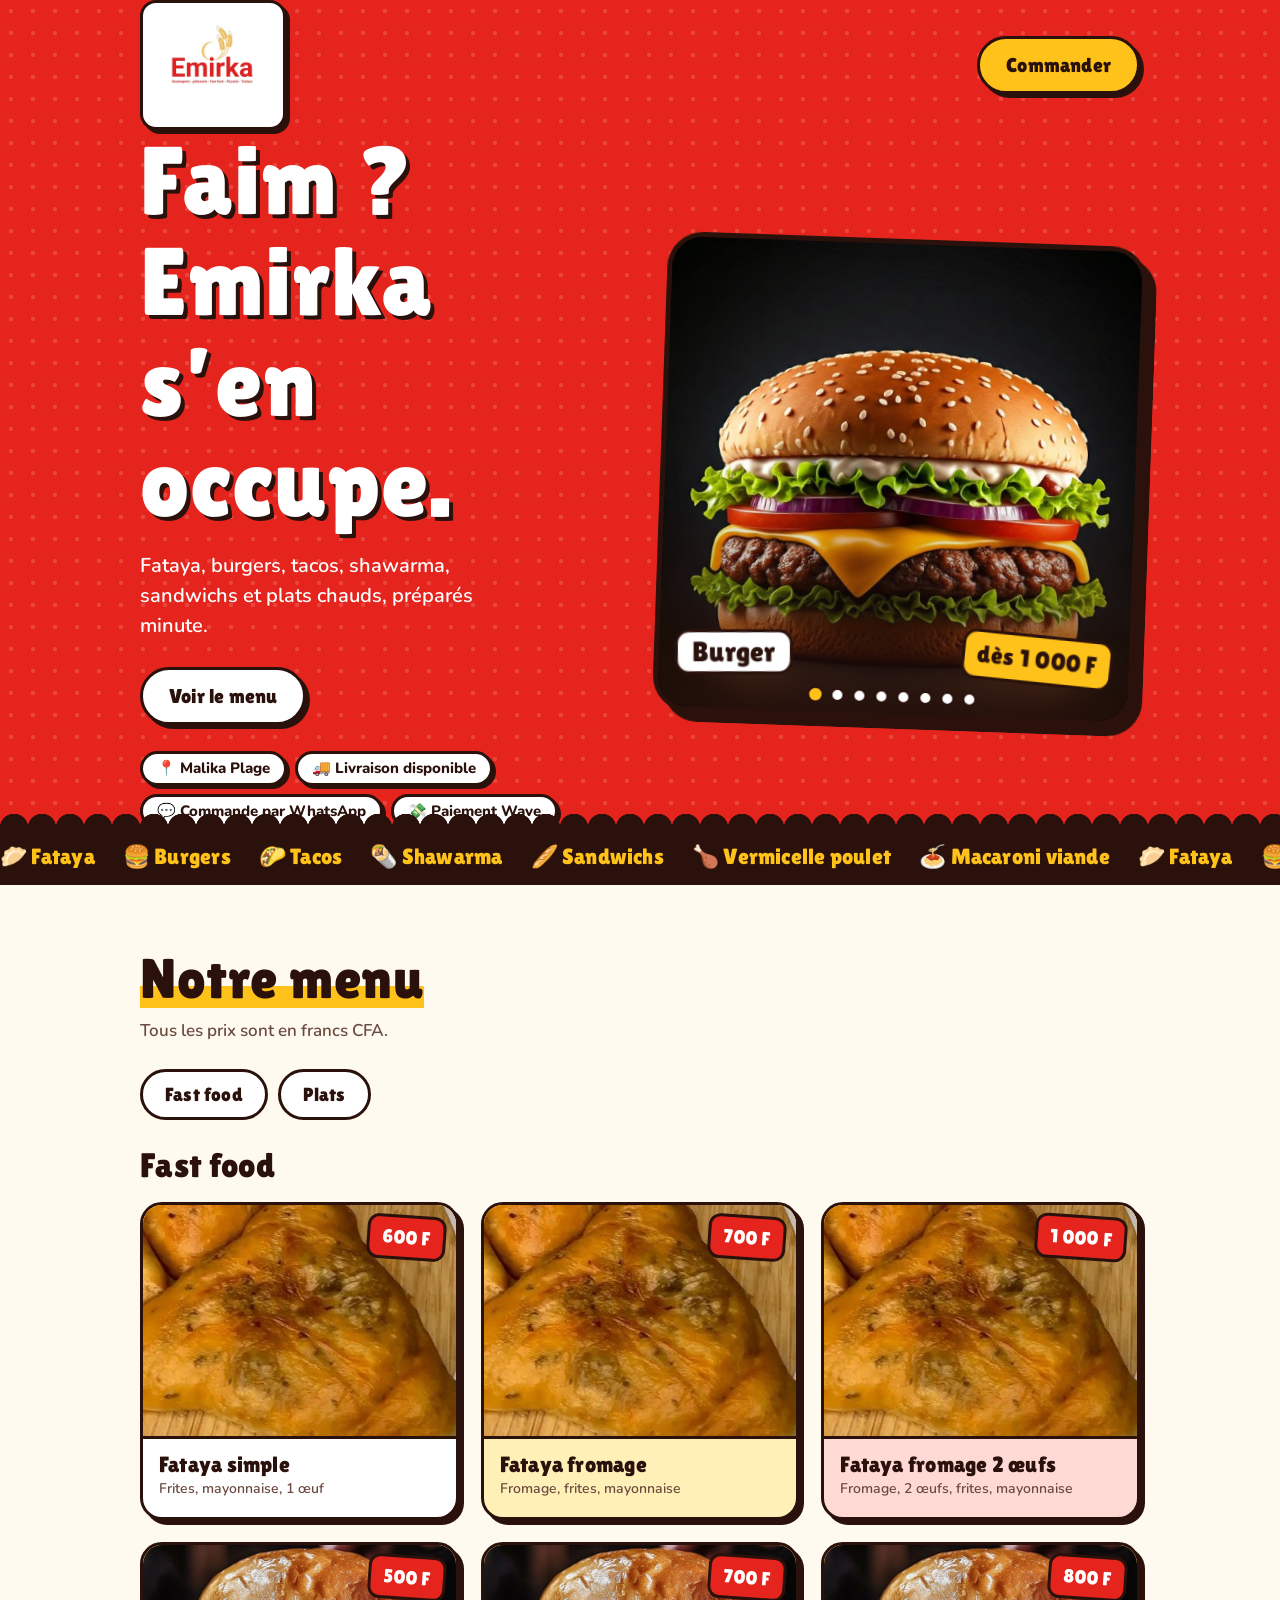
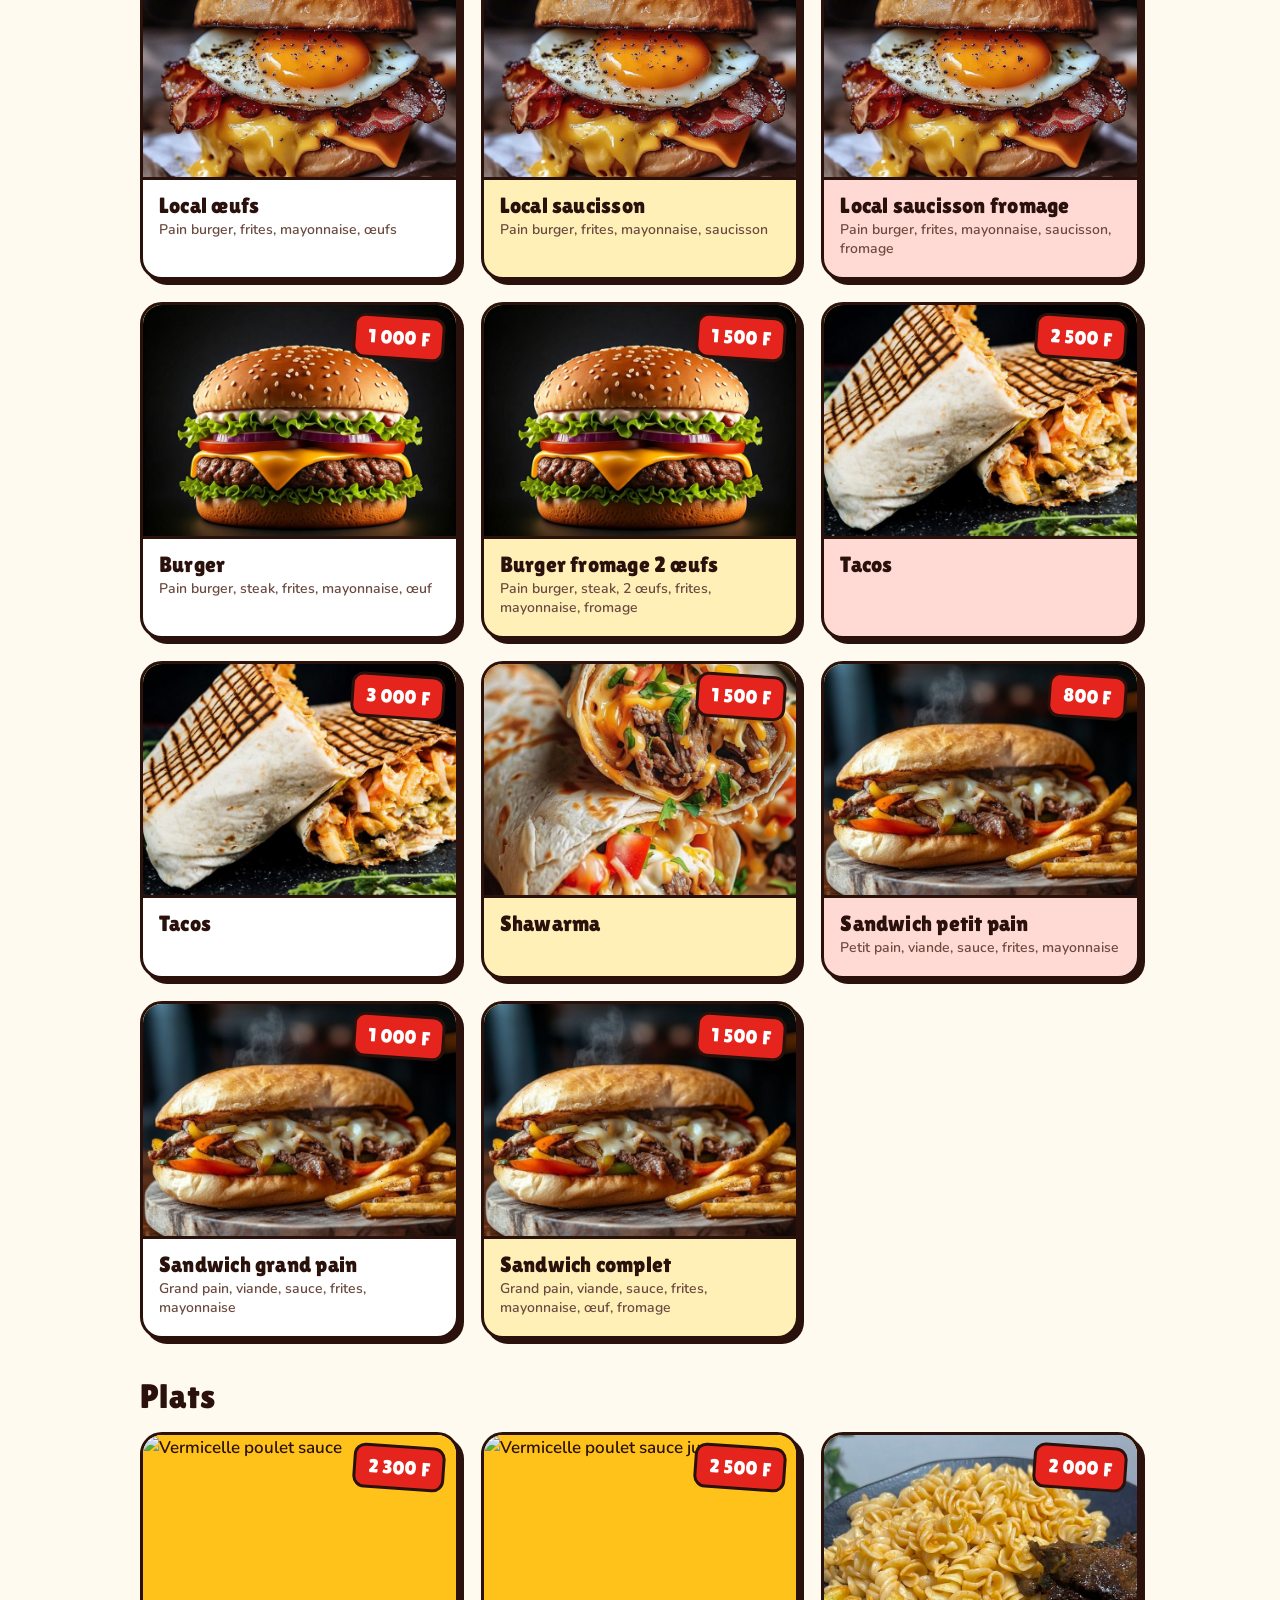
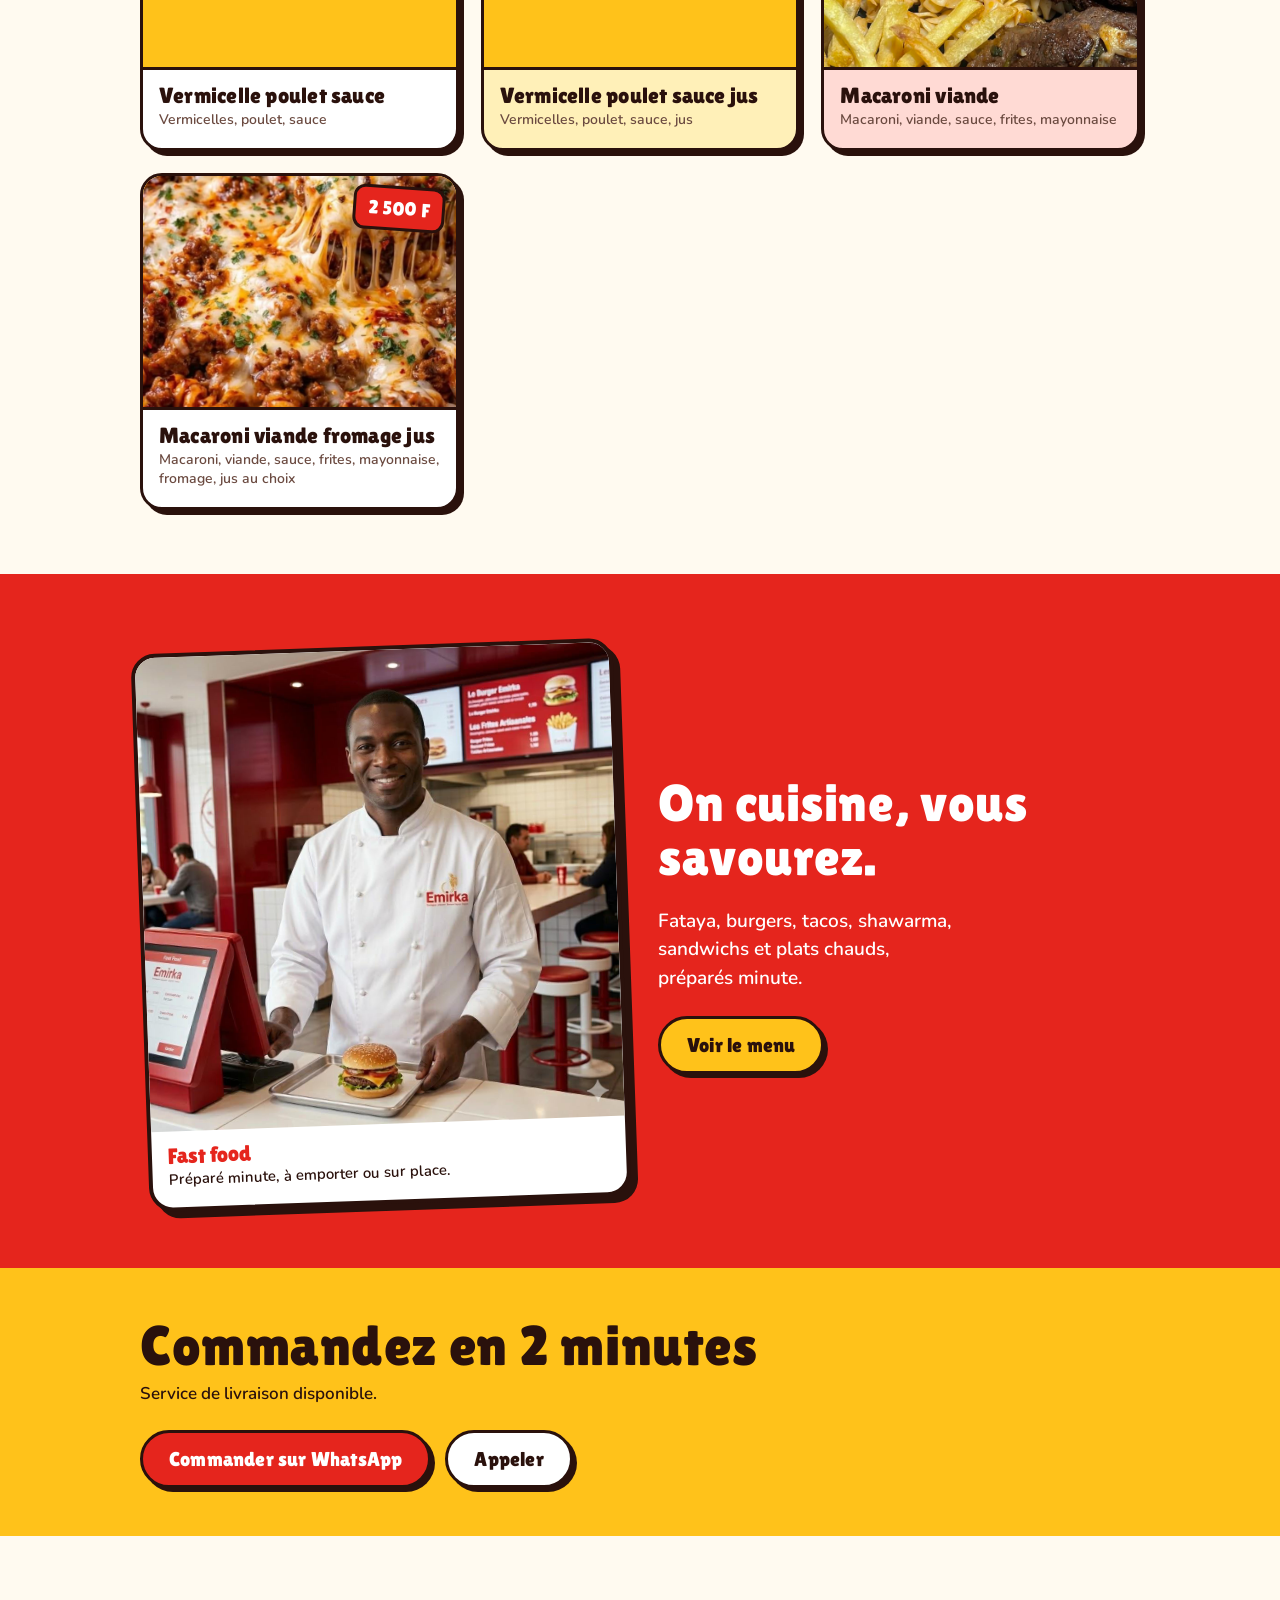
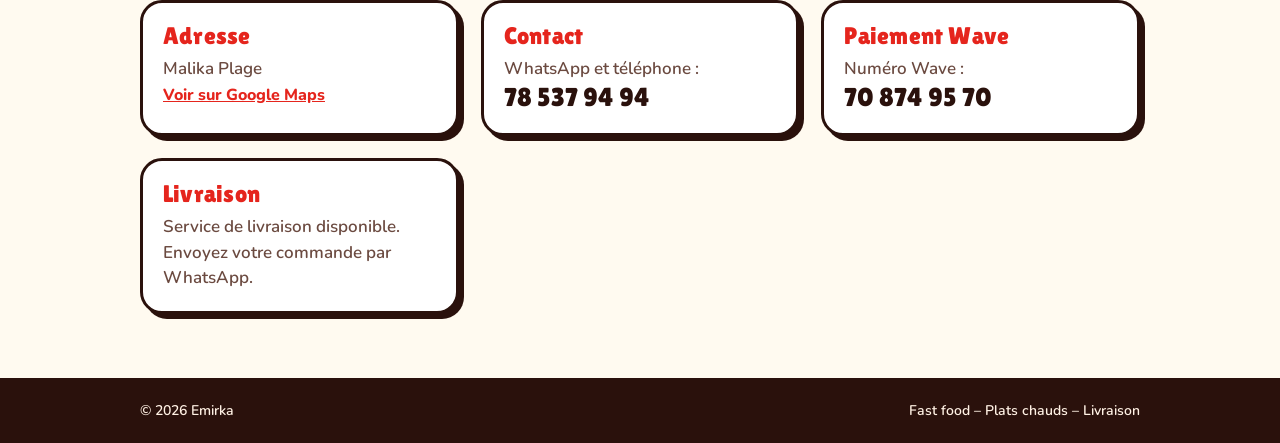
==== index.html @ 4f8decb9 "Fix HTML encoding issues in index.html" ====
<!DOCTYPE html>
<html lang="fr">
<head>
<meta charset="utf-8">
<meta name="viewport" content="width=device-width, initial-scale=1, viewport-fit=cover">
<title>Emirka – Fast food, plats chauds et livraison</title>
<link rel="preconnect" href="https://fonts.googleapis.com">
<link rel="preconnect" href="https://fonts.gstatic.com" crossorigin>
<link href="https://fonts.googleapis.com/css2?family=Lilita+One&family=Nunito:wght@600;800&display=swap" rel="stylesheet">
<link rel="stylesheet" href="style.css">
</head>
<body>
<header class="hero">
  <div class="wrap top">
    <a class="brand" href="#" aria-label="Emirka, accueil"><img src="emirka-logo.jpeg" alt="Emirka" width="640" height="461"></a>
    <a class="btn" href="#commander">Commander</a>
  </div>
  <div class="wrap hero-in">
    <div>
      <h1>Faim ? Emirka s’en occupe.</h1>
      <p>Fataya, burgers, tacos, shawarma, sandwichs et plats chauds, préparés minute.</p>
      <div class="cta"><a class="btn white" href="#menu">Voir le menu</a></div>
     <ul class="chips"><li>📍 Malika Plage</li><li>🚚 Livraison disponible</li><li>💬 Commande par WhatsApp</li><li>💸 Paiement Wave</li></ul>
    </div>
    <div class="stage" role="group" aria-label="Nos plats">
      <figure class="slide on"><img src="Burger-emirka.jpg" alt="Burger au fromage"><figcaption class="cap"><span class="nm">Burger</span><span class="pr">dès 1 000 F</span></figcaption></figure>
      <figure class="slide"><img src="shawarma-emirka.jpg" alt="Shawarma"><figcaption class="cap"><span class="nm">Shawarma</span><span class="pr">1 500 F</span></figcaption></figure>
      <figure class="slide"><img src="Fataya-emirka.jpg" alt="Fataya"><figcaption class="cap"><span class="nm">Fataya</span><span class="pr">dès 600 F</span></figcaption></figure>
      <figure class="slide"><img src="Tacos-emirka.jpg" alt="Tacos grillé"><figcaption class="cap"><span class="nm">Tacos</span><span class="pr">dès 2 500 F</span></figcaption></figure>
      <figure class="slide"><img src="Macaronie-emirka.jpg" alt="Macaroni gratiné"><figcaption class="cap"><span class="nm">Macaroni viande fromage</span><span class="pr">2 500 F</span></figcaption></figure>
      <figure class="slide"><img src="Vermicelle-emirka.jpeg" alt="Poulet rôti sur vermicelles"><figcaption class="cap"><span class="nm">Poulet vermicelles</span><span class="pr">dès 2 300 F</span></figcaption></figure>
      <figure class="slide"><img src="local-emirka.jpg" alt="Local aux œufs"><figcaption class="cap"><span class="nm">Local</span><span class="pr">dès 500 F</span></figcaption></figure>
      <figure class="slide"><img src="Sandwich-emirka.jpg" alt="Sandwich viande fromage"><figcaption class="cap"><span class="nm">Sandwich</span><span class="pr">dès 800 F</span></figcaption></figure>
      <div class="dots" id="dots"></div>
    </div>
  </div>
</header>

<div class="marq" aria-hidden="true"><div>
  <span>🥟 Fataya</span><span>🍔 Burgers</span><span>🌮 Tacos</span><span>🌯 Shawarma</span><span>🥖 Sandwichs</span><span>🍗 Vermicelle poulet</span><span>🍝 Macaroni viande</span>
  <span>🥟 Fataya</span><span>🍔 Burgers</span><span>🌮 Tacos</span><span>🌯 Shawarma</span><span>🥖 Sandwichs</span><span>🍗 Vermicelle poulet</span><span>🍝 Macaroni viande</span>
</div></div>

<section id="menu"><div class="wrap">
  <h2>Notre menu</h2>
  <p class="sub">Tous les prix sont en francs CFA.</p>
  <nav class="tabs" id="tabs" aria-label="Catégories"></nav>
  <div id="grid"></div>
</div></section>

<section class="show"><div class="wrap">
  <figure><img src="emirka-photo.jpeg" alt="Un cuisinier en veste Emirka présente un burger au comptoir" loading="lazy"><figcaption><b>Fast food</b>Préparé minute, à emporter ou sur place.</figcaption></figure>
  <div class="show-tx"><h2>On cuisine, vous savourez.</h2><p>Fataya, burgers, tacos, shawarma, sandwichs et plats chauds, préparés minute.</p><a class="btn" href="#menu">Voir le menu</a></div>
</div></section>

<div class="order" id="commander"><div class="wrap" style="padding-top:48px;padding-bottom:48px">
  <div><h2>Commandez en 2 minutes</h2><p>Service de livraison disponible.</p></div>
  <div class="cta"><a class="btn red" href="https://wa.me/221785379494?text=Bonjour%20Emirka%2C%20je%20voudrais%20commander">Commander sur WhatsApp</a><a class="btn white" href="tel:+221785379494">Appeler</a></div>
</div></div>

<section id="infos"><div class="wrap info">
  <div><h3>Adresse</h3><p>Malika Plage<br><a href="https://www.google.com/maps/search/?api=1&query=Malika+Plage+Dakar" target="_blank" rel="noopener" style="font:800 16px Nunito,sans-serif;color:var(--red);text-decoration:underline">Voir sur Google Maps</a></p></div>
  <div><h3>Contact</h3><p>WhatsApp et téléphone :<br><a href="tel:+221785379494">78 537 94 94</a></p></div>
  <div><h3>Paiement Wave</h3><p>Numéro Wave :<br><a href="tel:+221708749570">70 874 95 70</a></p></div>
  <div><h3>Livraison</h3><p>Service de livraison disponible. Envoyez votre commande par WhatsApp.</p></div>
</div></section>

<footer><div class="wrap"><span>© 2026 Emirka</span><span>Fast food – Plats chauds – Livraison</span></div></footer>
<script src="script.js"></script>
</body>
</html>
---- style.css ----
:root{
  --bg:#fffaf0; --surface:#fff; --text:#2a110c; --muted:#6b4a40; --bd:#2a110c; --dk:#2a110c;
  --red:#e5251d; --yellow:#ffc21a; --c2:#fff0b8; --c3:#ffdad4;
  box-sizing:border-box; padding-top:env(safe-area-inset-top,0px); padding-bottom:env(safe-area-inset-bottom,0px);
}
@media (prefers-color-scheme:dark){:root:not([data-theme="light"]){--bg:#1d0f0b;--surface:#2d1914;--text:#fff1e4;--muted:#d1b4a6;--bd:#ffc21a;--c2:#3a2d12;--c3:#44201c;}}
:root[data-theme="dark"]{--bg:#1d0f0b;--surface:#2d1914;--text:#fff1e4;--muted:#d1b4a6;--bd:#ffc21a;--c2:#3a2d12;--c3:#44201c;}
html{scroll-padding-top:env(safe-area-inset-top,0px);scroll-behavior:smooth}
*,*::before,*::after{box-sizing:border-box}
body{margin:0;background:var(--bg);color:var(--text);font:600 17px/1.5 Nunito,system-ui,sans-serif}
h1,h2,h3,.btn,.tab,.price,.nm,.pr,.marq{font-family:"Lilita One","Nunito",system-ui,sans-serif;font-weight:400;letter-spacing:.01em}
.hero{position:relative;overflow:hidden;color:#fff;background:var(--red) radial-gradient(rgba(255,255,255,.14) 2px,transparent 2.5px) 0 0/22px 22px}
.hero::after{content:"";position:absolute;left:0;right:0;bottom:0;height:14px;background:radial-gradient(circle at 14px 14px,var(--dk) 14px,transparent 14.5px) 0 0/28px 14px repeat-x}
.top{display:flex;justify-content:space-between;align-items:center;padding-top:18px;padding-bottom:6px}
.brand{background:#fff;border:3px solid var(--dk);border-radius:16px;box-shadow:4px 4px 0 var(--dk);padding:2px 10px;display:block}
.brand img{display:block;height:120px;width:auto}
.hero-in{display:grid;grid-template-columns:1fr 1fr;gap:40px;align-items:center;padding-top:30px;padding-bottom:104px}
.hero h1{font-size:clamp(50px,8.5vw,96px);text-shadow:4px 4px 0 var(--dk)}
.hero p{font-size:20px;max-width:30ch;margin:18px 0 26px}
.chips{display:flex;flex-wrap:wrap;gap:8px;list-style:none;padding:0;margin:26px 0 0}
.chips li{background:#fff;color:var(--dk);border:3px solid var(--dk);border-radius:999px;padding:3px 14px;font-size:15px;font-weight:800;box-shadow:3px 3px 0 var(--dk)}
.stage{position:relative;aspect-ratio:1/1;width:100%;max-width:540px;margin-left:auto;background:#000;border:5px solid var(--dk);border-radius:36px;box-shadow:10px 10px 0 var(--dk);overflow:hidden;transform:rotate(2deg)}
.slide{position:absolute;inset:0;margin:0;opacity:0;transition:opacity .9s}
.slide.on{opacity:1}
.slide img{width:100%;height:100%;object-fit:cover;display:block;transform:scale(1.02);transition:transform 6s linear}
.slide.on img{transform:scale(1.14)}
.slide::after{content:"";position:absolute;inset:0;background:linear-gradient(transparent 55%,rgba(42,17,12,.75))}
.cap{position:absolute;z-index:1;left:16px;right:16px;bottom:34px;display:flex;justify-content:space-between;align-items:flex-end;gap:10px}
.nm{background:#fff;color:var(--dk);border:3px solid var(--dk);border-radius:14px;padding:4px 14px;font-size:clamp(20px,3.4vw,28px);transform:rotate(-2deg);line-height:1.1}
.pr{background:var(--yellow);color:var(--dk);border:3px solid var(--dk);border-radius:14px;padding:4px 12px;font-size:clamp(18px,3vw,24px);transform:rotate(4deg);white-space:nowrap}
.dots{position:absolute;z-index:2;left:0;right:0;bottom:10px;display:flex;justify-content:center;gap:8px}
.dots button{width:14px;height:14px;padding:0;border-radius:50%;border:2px solid var(--dk);background:#fff;cursor:pointer}
.dots button[aria-current="true"]{background:var(--yellow);transform:scale(1.25)}
@media(prefers-reduced-motion:no-preference){
.stage{animation:pop .7s cubic-bezier(.2,1.4,.4,1) both}
.slide.on .nm{animation:pop .5s .25s cubic-bezier(.2,1.5,.4,1) both}.slide.on .pr{animation:pop .5s .45s cubic-bezier(.2,1.5,.4,1) both}
@keyframes pop{from{opacity:0;scale:.5}}}
@media(prefers-reduced-motion:reduce){.slide img,.slide.on img{transform:none;transition:none}}
h1,h2,h3{margin:0;line-height:1.05}
:focus-visible{outline:3px solid var(--red);outline-offset:3px}
.wrap{max-width:1040px;margin:0 auto;padding:0 20px}
.btn{display:inline-block;font-size:20px;text-decoration:none;padding:11px 26px;border-radius:999px;border:3px solid var(--dk);box-shadow:4px 4px 0 var(--dk);color:var(--dk);background:var(--yellow);cursor:pointer;transition:transform .12s,box-shadow .12s}
.btn:hover{transform:translate(2px,2px);box-shadow:2px 2px 0 var(--dk)}
.btn.red{background:var(--red);color:#fff}.btn.white{background:#fff}
.cta{display:flex;gap:14px;flex-wrap:wrap}
.marq{background:var(--dk);color:var(--yellow);overflow:hidden;font-size:22px;padding:12px 0;white-space:nowrap}
.marq div{display:flex;gap:28px;width:max-content;animation:m 30s linear infinite}
@keyframes m{to{transform:translateX(-50%)}}
@media(prefers-reduced-motion:reduce){.marq div{animation:none}}
section{padding:64px 0}
h2{display:inline-block;font-size:clamp(36px,6vw,56px);background:linear-gradient(transparent 62%,var(--yellow) 62%);color:var(--text);margin-bottom:10px}
.sub{color:var(--muted);margin:0 0 26px}
.tabs{display:flex;gap:10px;flex-wrap:wrap;margin-bottom:28px}
.tab{font-size:19px;padding:8px 22px;border-radius:999px;border:3px solid var(--bd);background:var(--surface);color:var(--text);cursor:pointer}
.tab[aria-selected="true"]{background:var(--red);color:#fff;border-color:var(--dk);box-shadow:3px 3px 0 var(--dk)}
.grid{display:grid;grid-template-columns:repeat(auto-fill,minmax(250px,1fr));gap:22px}
.item{display:flex;flex-direction:column;background:var(--surface);border:3px solid var(--bd);border-radius:22px;box-shadow:5px 5px 0 var(--bd);overflow:hidden}
.item:nth-child(3n+2){background:var(--c2)}.item:nth-child(3n+3){background:var(--c3)}
.vis{position:relative;aspect-ratio:4/3;background:var(--yellow);border-bottom:3px solid var(--bd);display:grid;place-items:center;overflow:hidden}
.vis img{position:absolute;inset:0;width:100%;height:100%;object-fit:cover}
.em{font-size:76px}
.price{position:absolute;top:10px;right:10px;font-size:19px;background:var(--red);color:#fff;padding:5px 12px;border-radius:12px;border:3px solid var(--dk);transform:rotate(4deg);white-space:nowrap}
.tx{padding:14px 16px 18px}
.item h3{font-size:22px}
.item p{margin:4px 0 0;font-size:14px;color:var(--muted);line-height:1.35}
.item p:empty{display:none}
a.tab{text-decoration:none;display:inline-block}.tab:hover{background:var(--yellow);color:var(--dk)}
.cat{font-size:34px;margin:40px 0 18px;scroll-margin-top:16px}#grid>.cat:first-child{margin-top:0}
.show .wrap{align-items:center}
.show-tx h2{background:none;color:#fff;font-size:clamp(34px,5vw,52px)}
.show-tx p{color:#fff;font-size:19px;margin:12px 0 24px;max-width:28ch}
.show{background:var(--red)}
.show .wrap{display:grid;grid-template-columns:1fr 1fr;gap:36px;padding-top:8px}
.show figure{margin:0;background:#fff;color:var(--dk);border:4px solid var(--dk);border-radius:24px;box-shadow:7px 7px 0 var(--dk);overflow:hidden;transform:rotate(-2deg)}
.show img{display:block;width:100%;aspect-ratio:1/1;object-fit:cover}
.show figcaption{padding:12px 16px 16px;font-size:15px}
.show figcaption b{display:block;font:400 22px "Lilita One",sans-serif;color:var(--red)}
.order{background:var(--yellow);color:var(--dk)}
.order .wrap{display:flex;gap:24px;align-items:center;justify-content:space-between;flex-wrap:wrap}
.order h2{background:none;color:var(--dk);margin:0}.order p{margin:6px 0 0}
.info{display:grid;grid-template-columns:repeat(auto-fit,minmax(240px,1fr));gap:22px}
.info>div{background:var(--surface);border:3px solid var(--bd);border-radius:22px;box-shadow:5px 5px 0 var(--bd);padding:20px}
.info h3{font-size:24px;color:var(--red);margin-bottom:8px}
.info p{margin:0;color:var(--muted)}
.info a{color:var(--text);font:400 26px "Lilita One",sans-serif;text-decoration:none}
footer{background:var(--dk);color:#fff1e4;padding:22px 0;font-size:14px}
footer .wrap{display:flex;justify-content:space-between;flex-wrap:wrap;gap:8px}
@media(max-width:700px){.brand img{height:84px}.hero-in,.show .wrap{grid-template-columns:1fr}.hero-in{padding-top:20px}.stage{order:-1;margin:0 auto}section{padding:48px 0}}
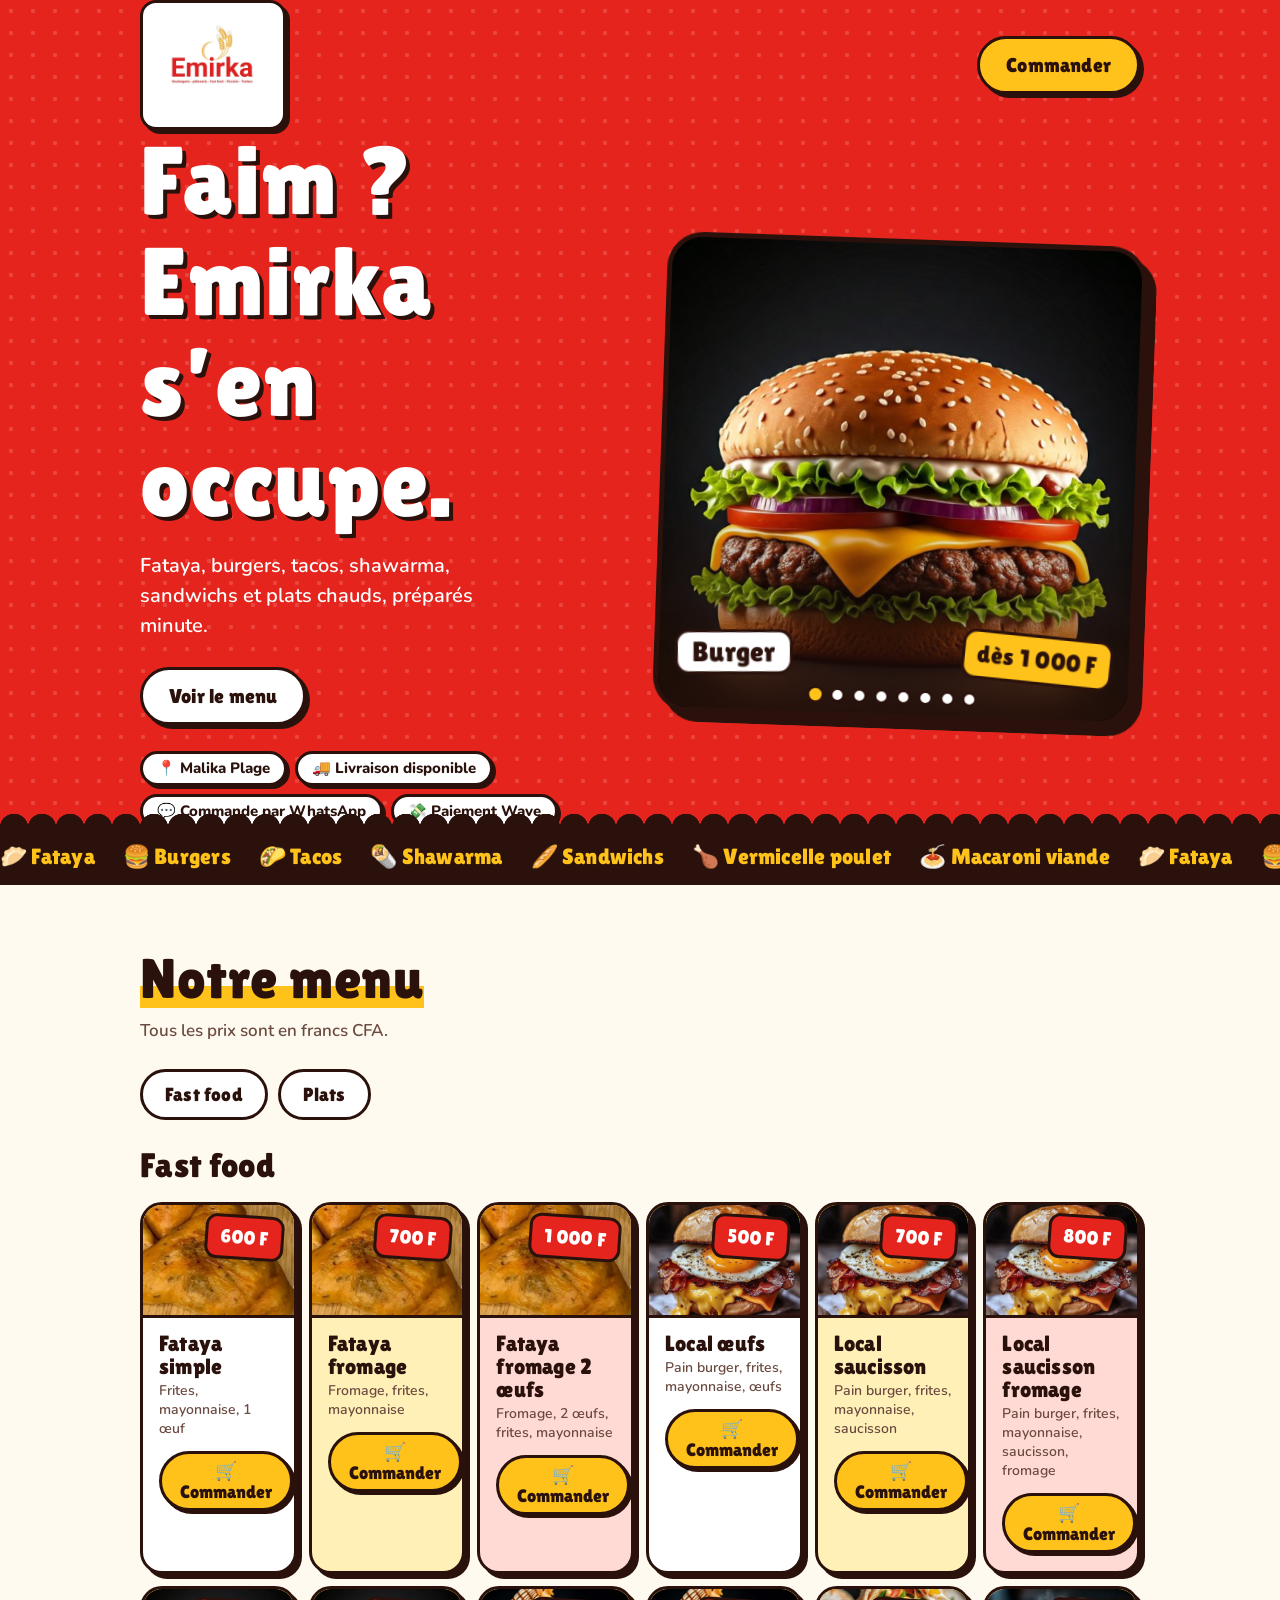
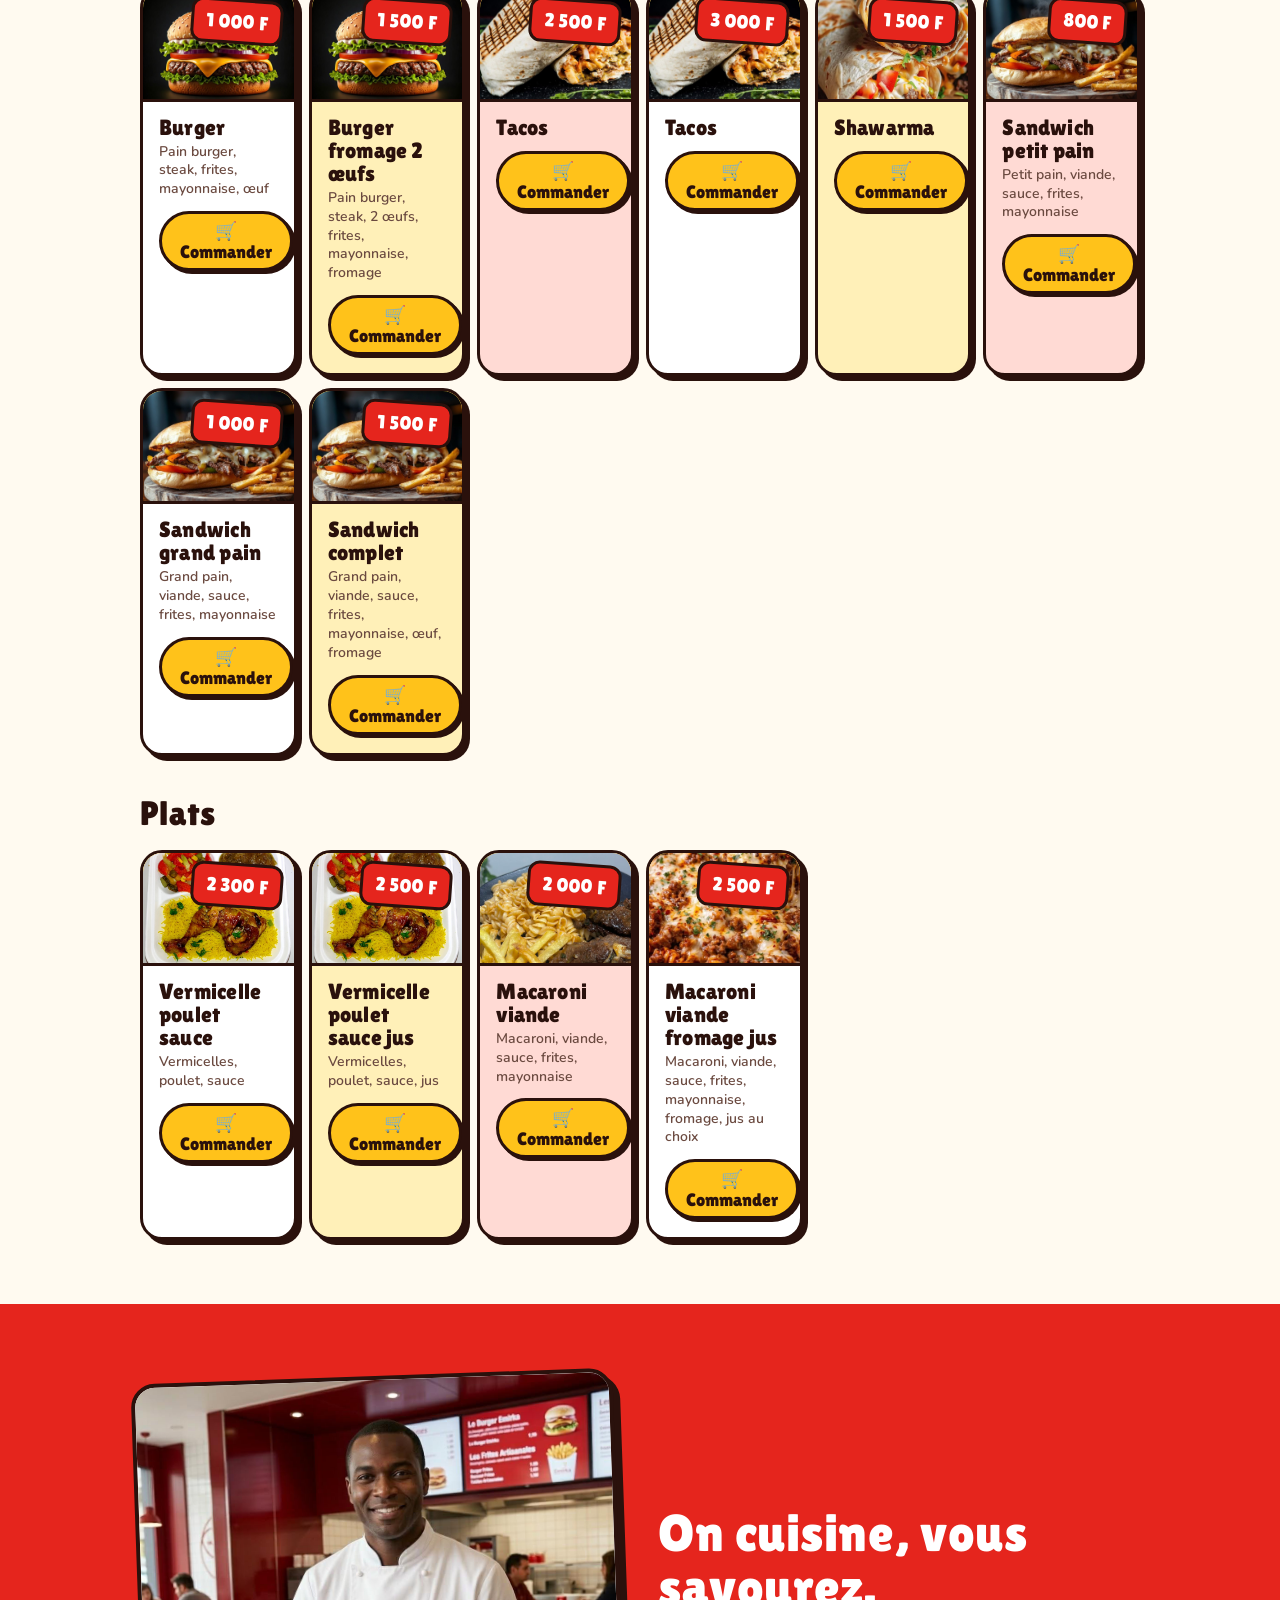
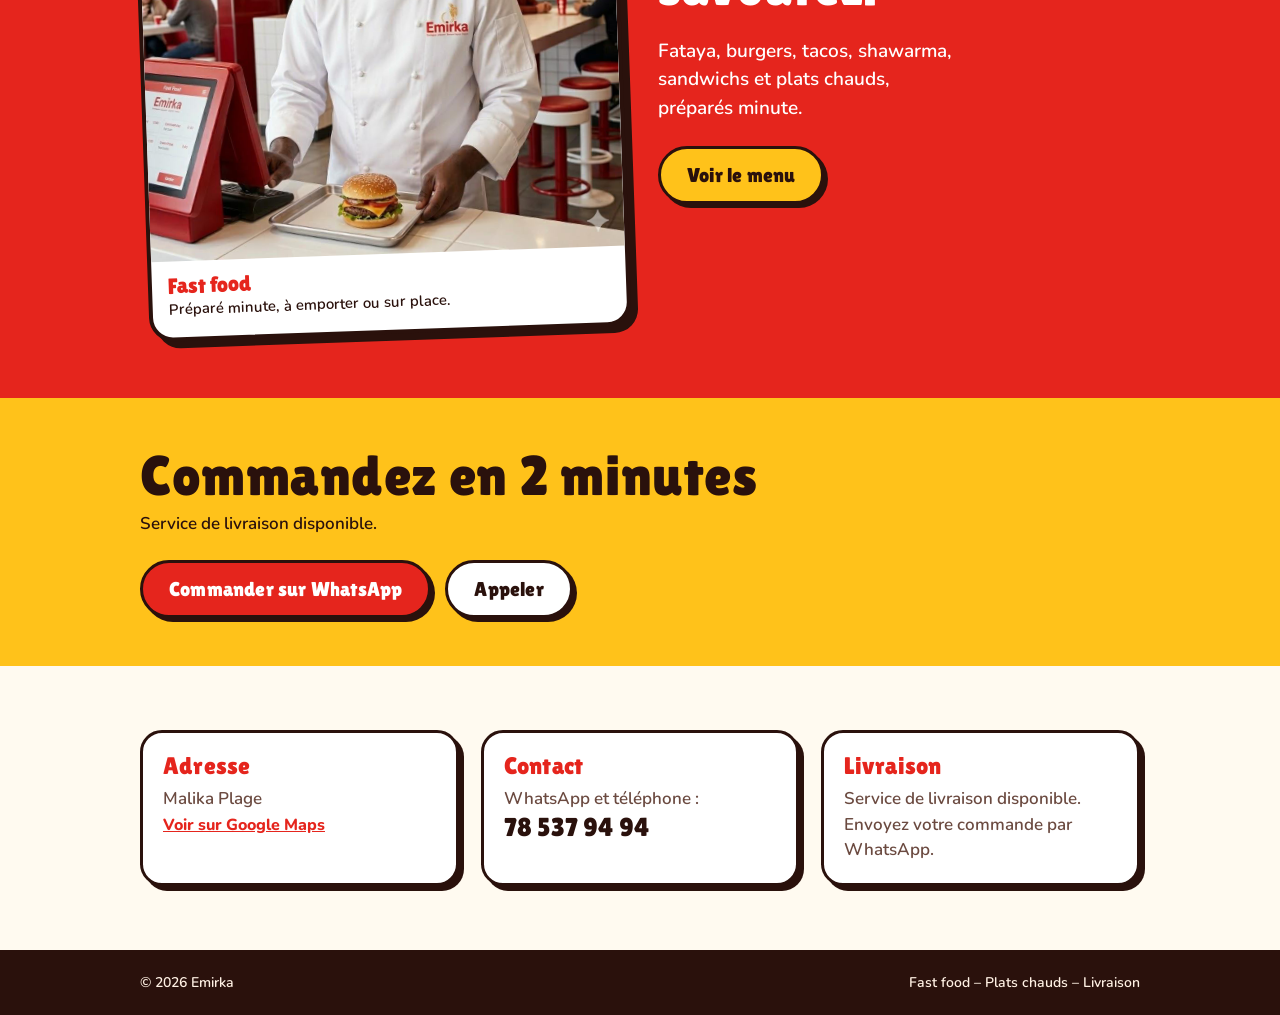
==== commit bb589419: "Fix HTML formatting issues" ====
--- a/index.html
+++ b/index.html
@@ -61,7 +61,6 @@
 <section id="infos"><div class="wrap info">
   <div><h3>Adresse</h3><p>Malika Plage<br><a href="https://www.google.com/maps/search/?api=1&query=Malika+Plage+Dakar" target="_blank" rel="noopener" style="font:800 16px Nunito,sans-serif;color:var(--red);text-decoration:underline">Voir sur Google Maps</a></p></div>
   <div><h3>Contact</h3><p>WhatsApp et téléphone :<br><a href="tel:+221785379494">78 537 94 94</a></p></div>
-  <div><h3>Paiement Wave</h3><p>Numéro Wave :<br><a href="tel:+221708749570">70 874 95 70</a></p></div>
   <div><h3>Livraison</h3><p>Service de livraison disponible. Envoyez votre commande par WhatsApp.</p></div>
 </div></section>
 
--- a/style.css
+++ b/style.css
@@ -53,7 +53,7 @@
 .tabs{display:flex;gap:10px;flex-wrap:wrap;margin-bottom:28px}
 .tab{font-size:19px;padding:8px 22px;border-radius:999px;border:3px solid var(--bd);background:var(--surface);color:var(--text);cursor:pointer}
 .tab[aria-selected="true"]{background:var(--red);color:#fff;border-color:var(--dk);box-shadow:3px 3px 0 var(--dk)}
-.grid{display:grid;grid-template-columns:repeat(auto-fill,minmax(250px,1fr));gap:22px}
+.grid{display:grid;grid-template-columns:repeat(auto-fill,minmax(145px,1fr));gap:12px}
 .item{display:flex;flex-direction:column;background:var(--surface);border:3px solid var(--bd);border-radius:22px;box-shadow:5px 5px 0 var(--bd);overflow:hidden}
 .item:nth-child(3n+2){background:var(--c2)}.item:nth-child(3n+3){background:var(--c3)}
 .vis{position:relative;aspect-ratio:4/3;background:var(--yellow);border-bottom:3px solid var(--bd);display:grid;place-items:center;overflow:hidden}
@@ -85,4 +85,49 @@
 .info a{color:var(--text);font:400 26px "Lilita One",sans-serif;text-decoration:none}
 footer{background:var(--dk);color:#fff1e4;padding:22px 0;font-size:14px}
 footer .wrap{display:flex;justify-content:space-between;flex-wrap:wrap;gap:8px}
-@media(max-width:700px){.brand img{height:84px}.hero-in,.show .wrap{grid-template-columns:1fr}.hero-in{padding-top:20px}.stage{order:-1;margin:0 auto}section{padding:48px 0}}+@media(max-width:700px){.brand img{height:84px}.hero-in,.show .wrap{grid-template-columns:1fr}.hero-in{padding-top:20px}.stage{order:-1;margin:0 auto}section{padding:48px 0}}
+/* ===== Commande ===== */
+.item{cursor:pointer}
+.cmd{display:inline-block;margin-top:12px;font:400 18px "Lilita One","Nunito",sans-serif;cursor:pointer;background:var(--yellow);color:var(--dk);border:3px solid var(--dk);border-radius:999px;padding:6px 18px;box-shadow:3px 3px 0 var(--dk);transition:transform .12s,box-shadow .12s}
+.cmd:hover{transform:translate(2px,2px);box-shadow:1px 1px 0 var(--dk)}
+dialog{border:4px solid var(--dk);border-radius:26px;padding:0;width:calc(100% - 24px);max-width:440px;background:var(--bg);color:var(--text);box-shadow:8px 8px 0 var(--dk);font:600 16px Nunito,system-ui,sans-serif}
+dialog::backdrop{background:rgba(42,17,12,.65)}
+.dl{position:relative;padding:20px;max-height:88vh;overflow:auto}
+.x{position:absolute;top:10px;right:12px;width:36px;height:36px;border-radius:50%;border:3px solid var(--dk);background:#fff;color:var(--dk);font:400 22px/1 "Lilita One",sans-serif;cursor:pointer}
+.dh{display:flex;gap:14px;align-items:center;margin-bottom:14px;padding-right:38px}
+.dv{flex:none;width:72px;height:72px;border-radius:50%;border:3px solid var(--dk);overflow:hidden;background:var(--yellow);display:grid;place-items:center;font-size:38px}
+.dv img{width:100%;height:100%;object-fit:cover}
+.dh h3{font-size:24px}.dh p{margin:2px 0 0;color:var(--muted)}
+.lb,legend{font:400 18px "Lilita One","Nunito",sans-serif;padding:0}
+.row{display:flex;justify-content:space-between;align-items:center;margin:12px 0}
+.qty{display:flex;align-items:center;gap:12px}
+.qty button{width:40px;height:40px;border-radius:50%;border:3px solid var(--dk);background:var(--yellow);color:var(--dk);font:400 24px/1 "Lilita One",sans-serif;cursor:pointer}
+.qty output{min-width:28px;text-align:center;font:400 26px "Lilita One",sans-serif}
+fieldset{border:0;padding:0;margin:12px 0}
+.seg{display:flex;gap:8px;flex-wrap:wrap;margin-top:6px}
+.seg label{position:relative;cursor:pointer}
+.seg input{position:absolute;opacity:0;pointer-events:none}
+.seg span{display:inline-block;padding:6px 16px;border:3px solid var(--bd);border-radius:999px;background:var(--surface)}
+.seg input:checked+span{background:var(--red);color:#fff;border-color:var(--dk)}
+.seg input:focus-visible+span{outline:3px solid var(--red);outline-offset:2px}
+label.f{display:block;margin-top:12px;font-weight:800}
+dialog input[type=text],dialog textarea{display:block;width:100%;margin-top:4px;padding:10px 12px;border:3px solid var(--bd);border-radius:14px;background:var(--surface);color:var(--text);font:600 16px Nunito,system-ui,sans-serif}
+.tot{display:flex;justify-content:space-between;align-items:center;margin:16px 0 12px;font:400 22px "Lilita One",sans-serif}
+.tot b{font-weight:400;font-size:30px;color:var(--red)}
+.send{width:100%;text-align:center}
+.hint{color:var(--red);margin:8px 0 0;min-height:1em;font-size:14px}
+/* ===== Menu : 2 plats par ligne sur téléphone ===== */
+@media(max-width:700px){
+.grid{grid-template-columns:1fr 1fr;gap:12px}
+.item{border-radius:16px;box-shadow:3px 3px 0 var(--bd)}
+.vis{aspect-ratio:1/1}
+.em{font-size:56px}
+.price{top:6px;right:6px;font-size:14px;padding:2px 8px;border-width:2px;border-radius:9px}
+.tx{padding:10px 10px 12px}
+.item h3{font-size:17px}
+.item p{font-size:12px}
+.tx{display:flex;flex-direction:column;flex:1}
+.item p{margin-bottom:8px}
+.cmd{display:block;width:100%;margin-top:auto;padding:5px 8px;font-size:15px;text-align:center}
+.cat{font-size:28px;margin:30px 0 14px}
+}
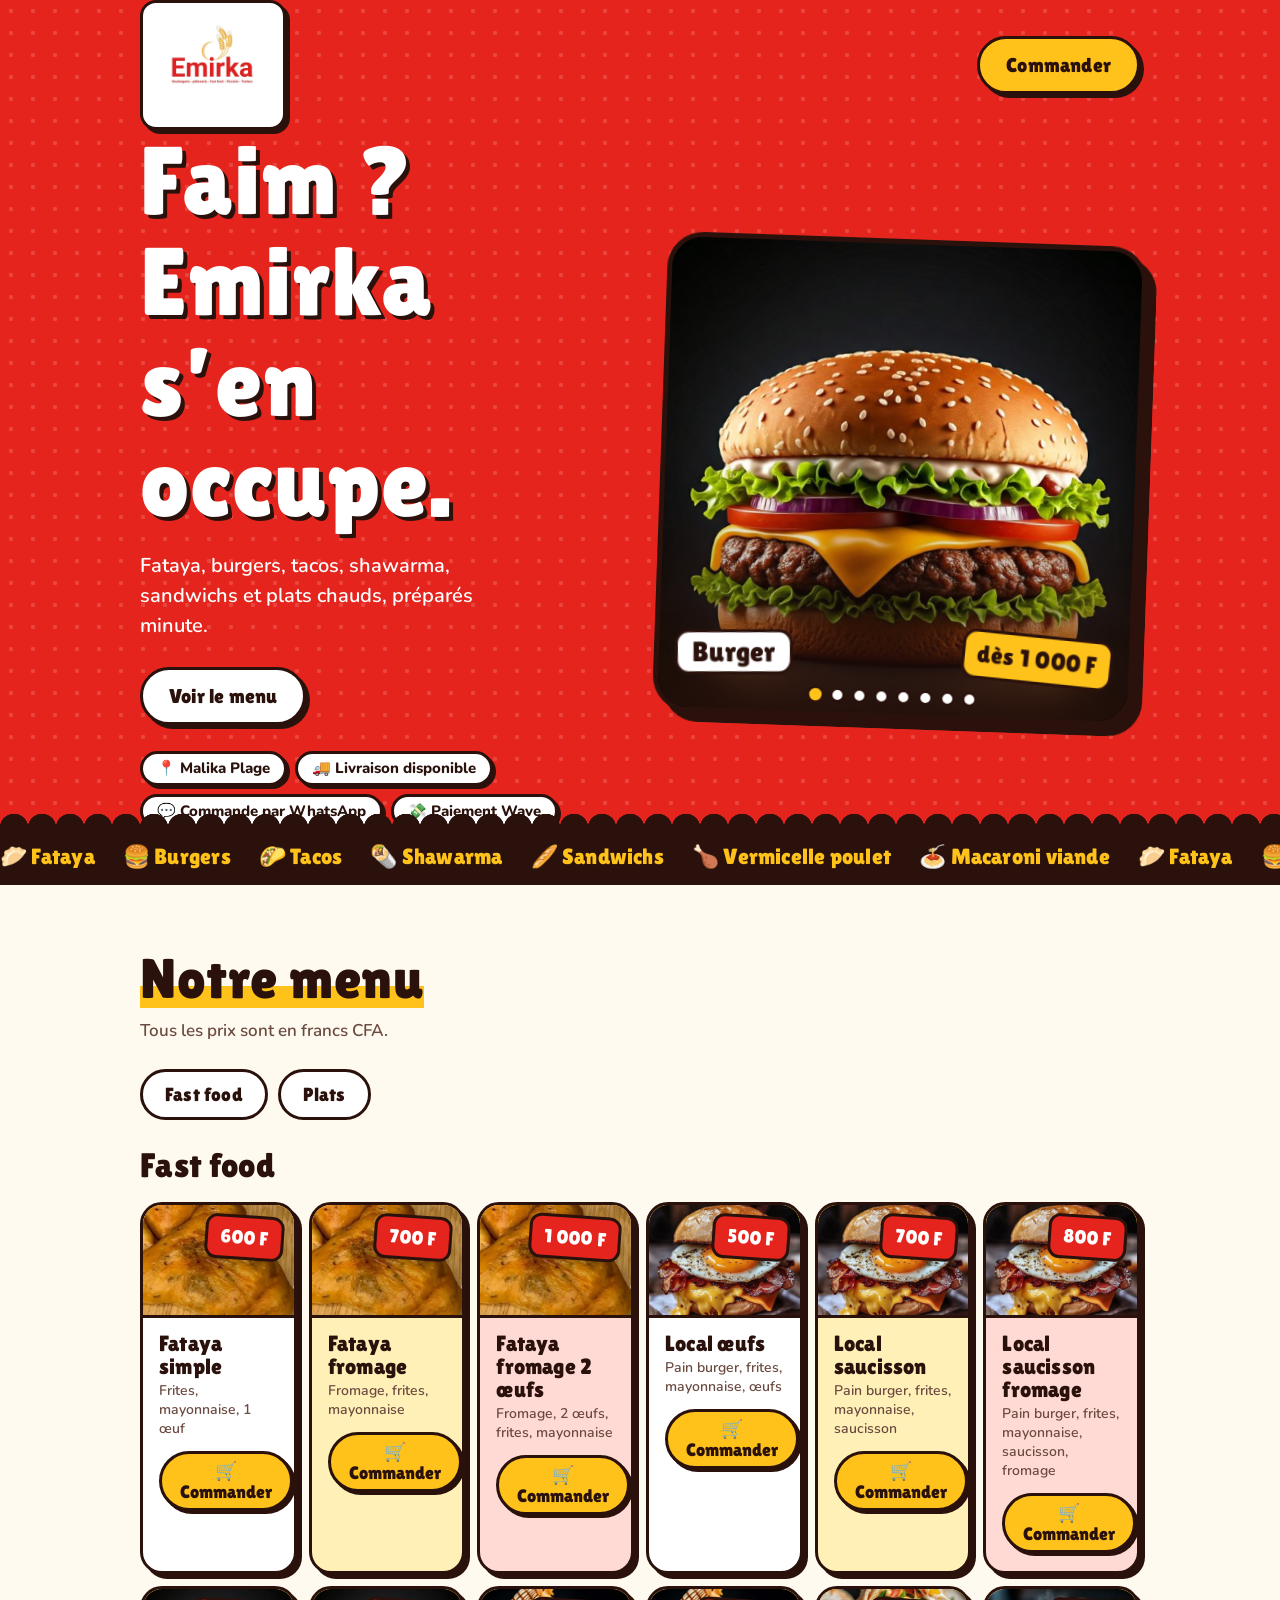
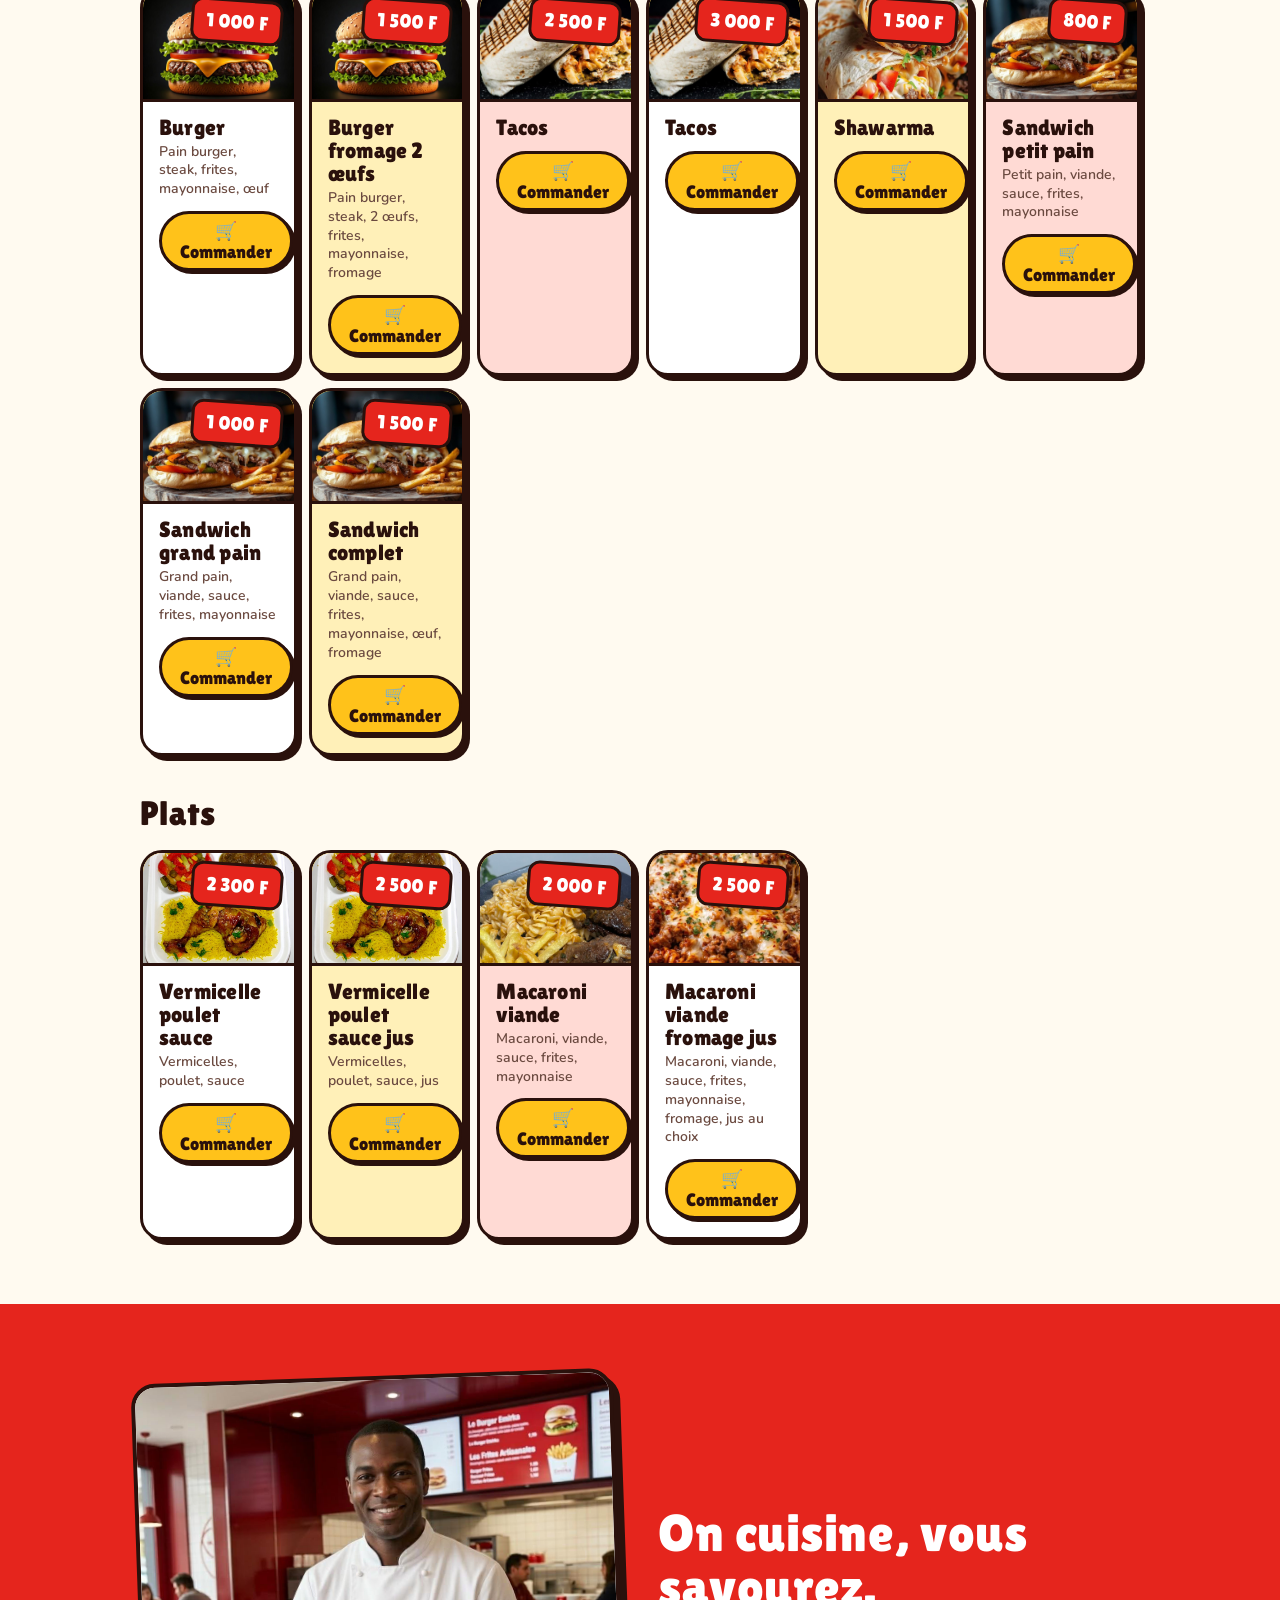
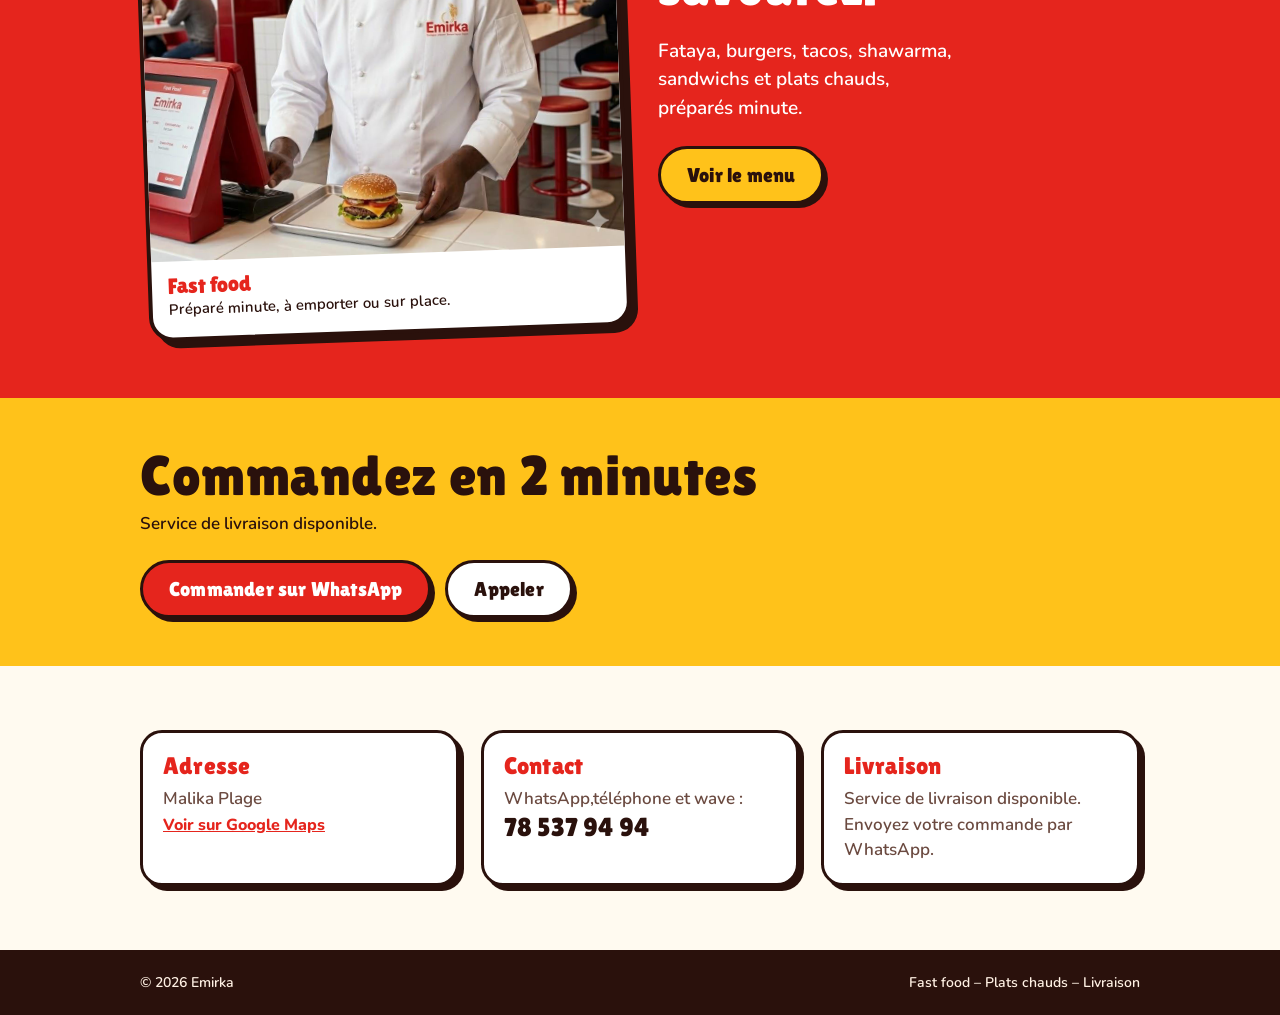
==== commit db367c84: "Update index.html" ====
--- a/index.html
+++ b/index.html
@@ -60,7 +60,7 @@
 
 <section id="infos"><div class="wrap info">
   <div><h3>Adresse</h3><p>Malika Plage<br><a href="https://www.google.com/maps/search/?api=1&query=Malika+Plage+Dakar" target="_blank" rel="noopener" style="font:800 16px Nunito,sans-serif;color:var(--red);text-decoration:underline">Voir sur Google Maps</a></p></div>
-  <div><h3>Contact</h3><p>WhatsApp et téléphone :<br><a href="tel:+221785379494">78 537 94 94</a></p></div>
+  <div><h3>Contact</h3><p>WhatsApp,téléphone et wave :<br><a href="tel:+221785379494">78 537 94 94</a></p></div>
   <div><h3>Livraison</h3><p>Service de livraison disponible. Envoyez votre commande par WhatsApp.</p></div>
 </div></section>
 
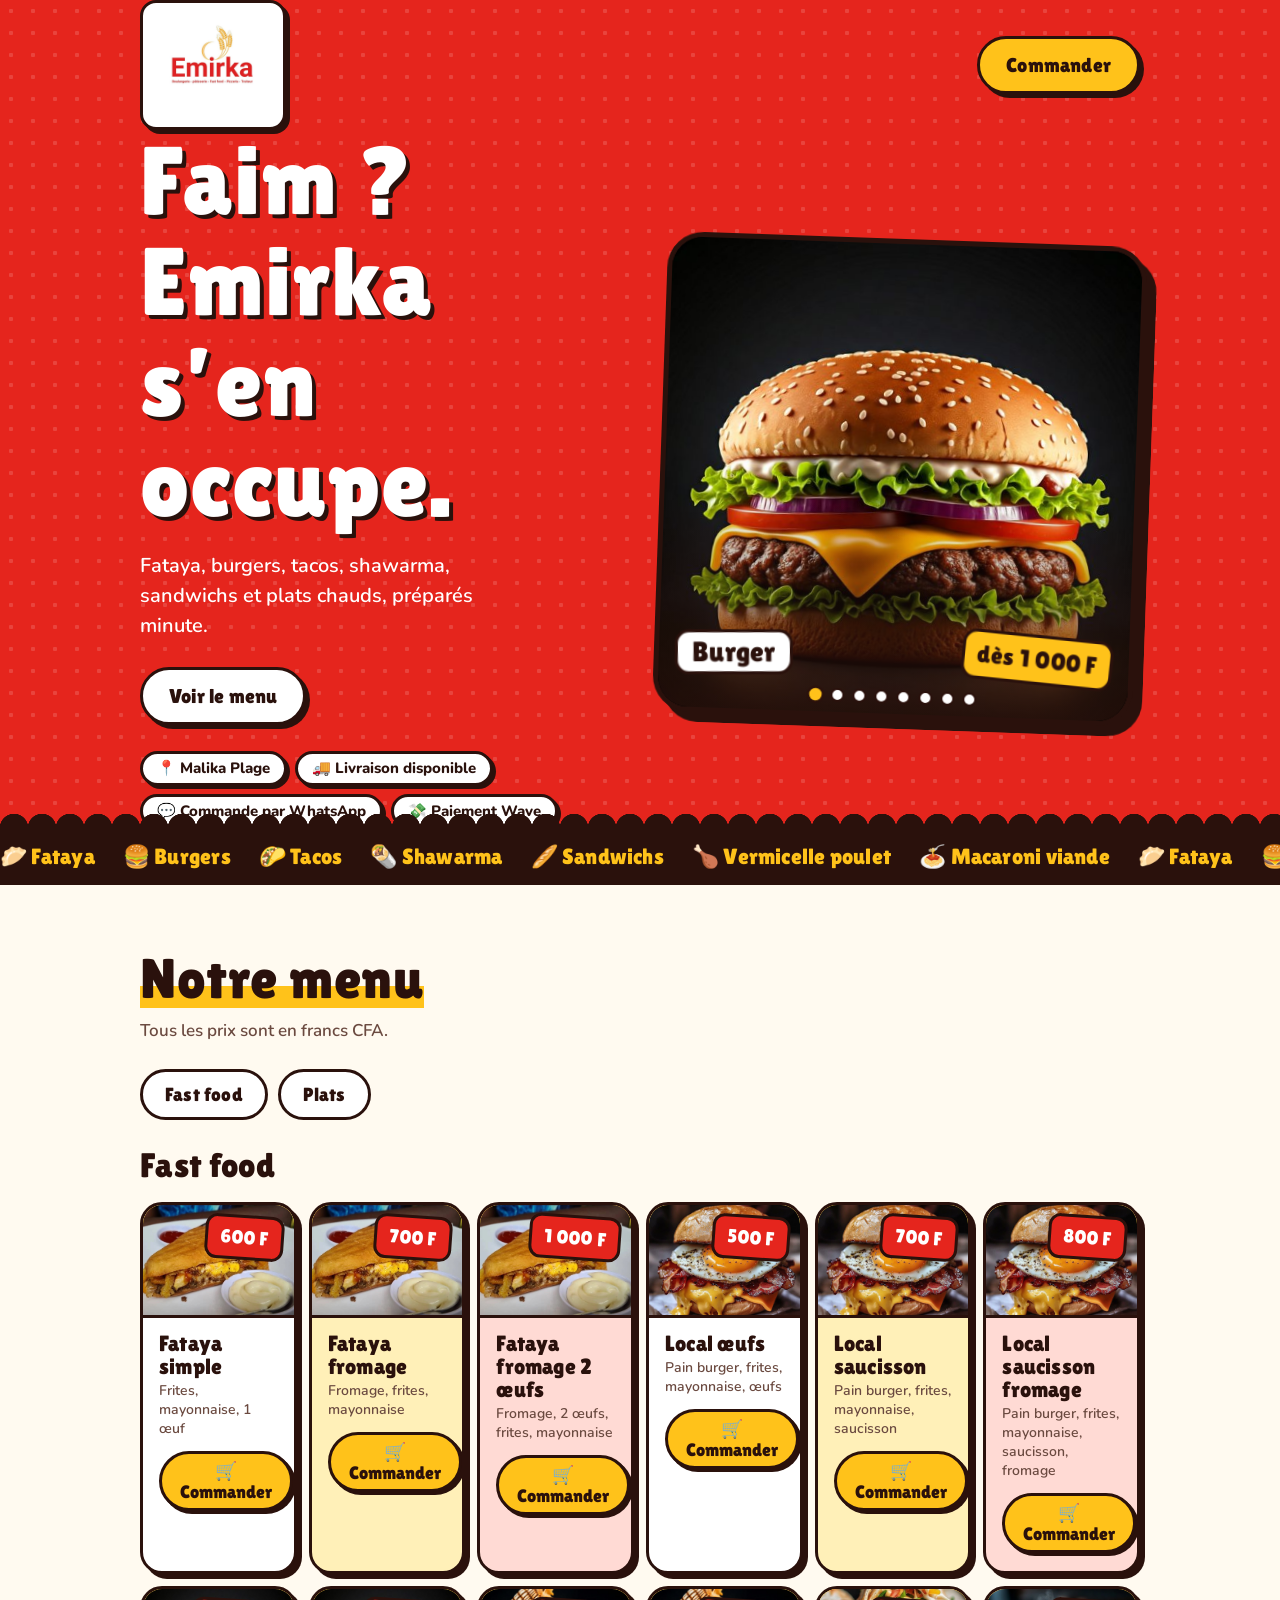
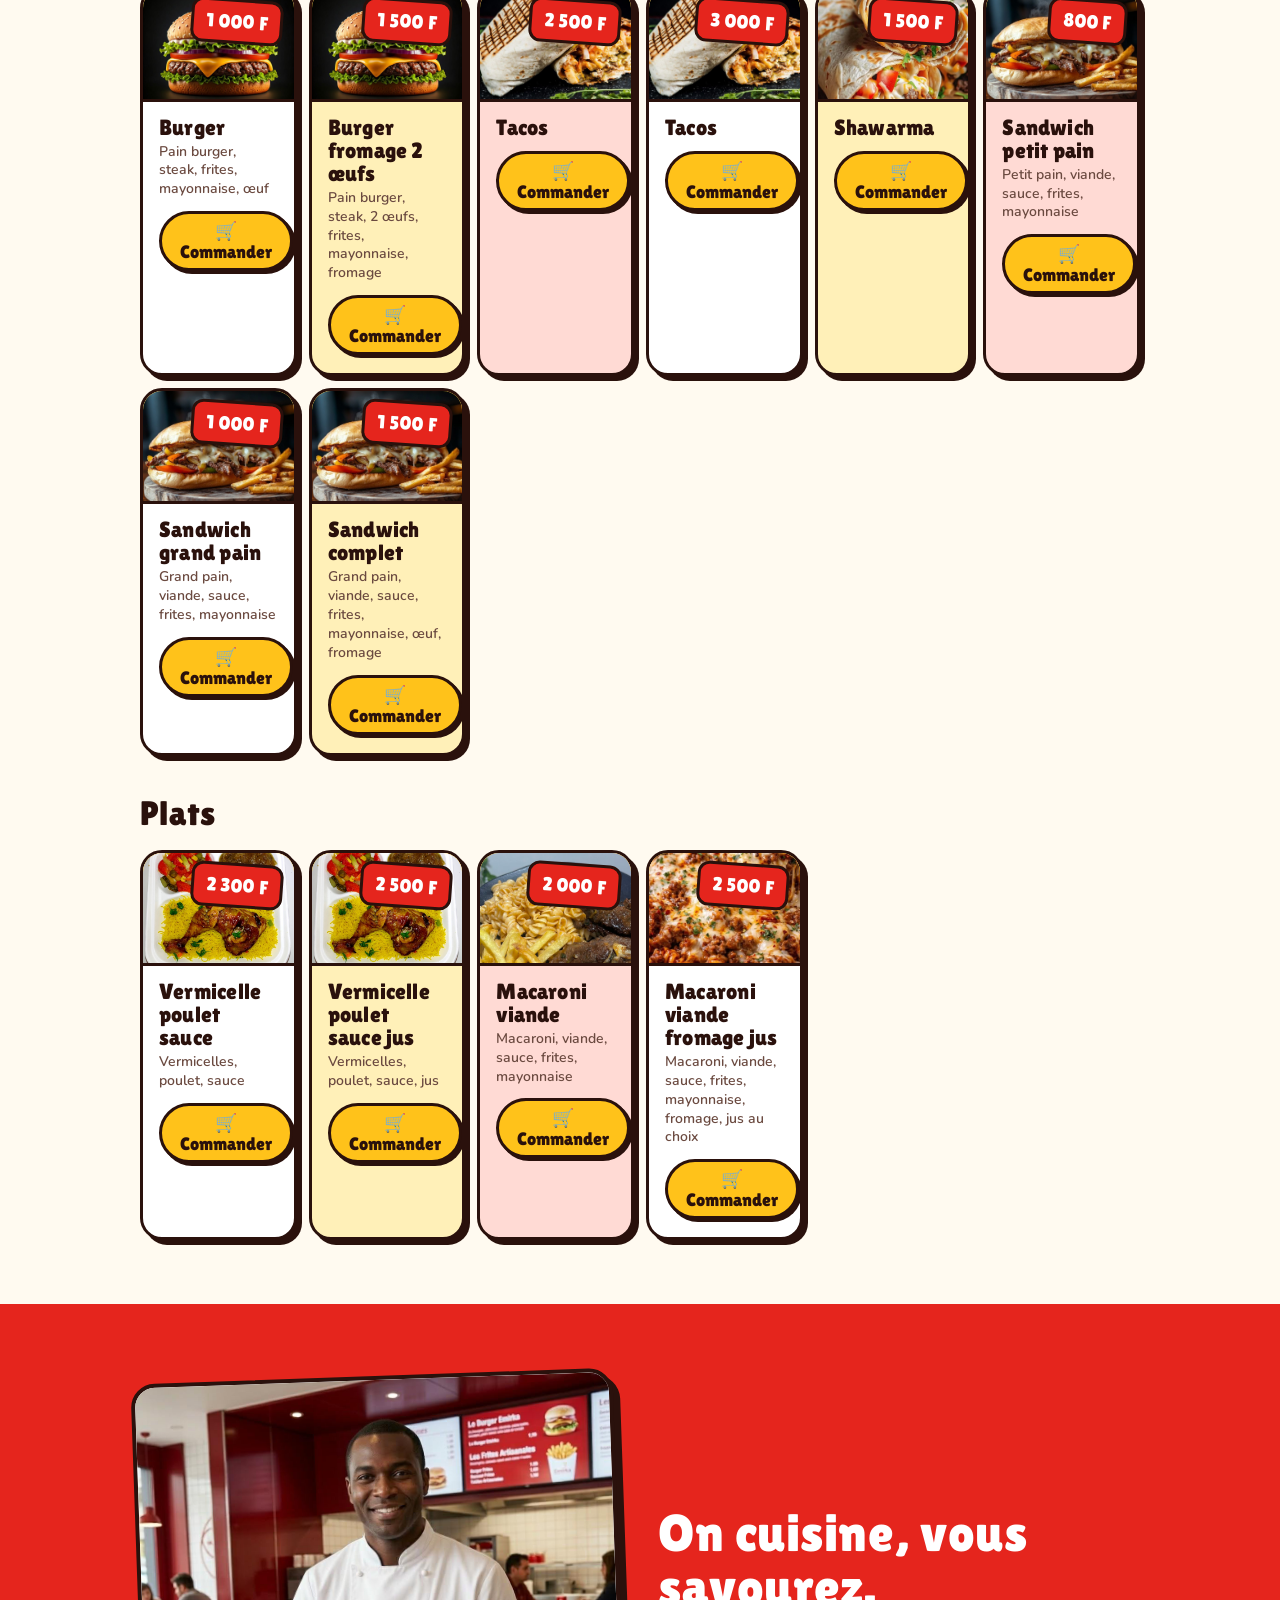
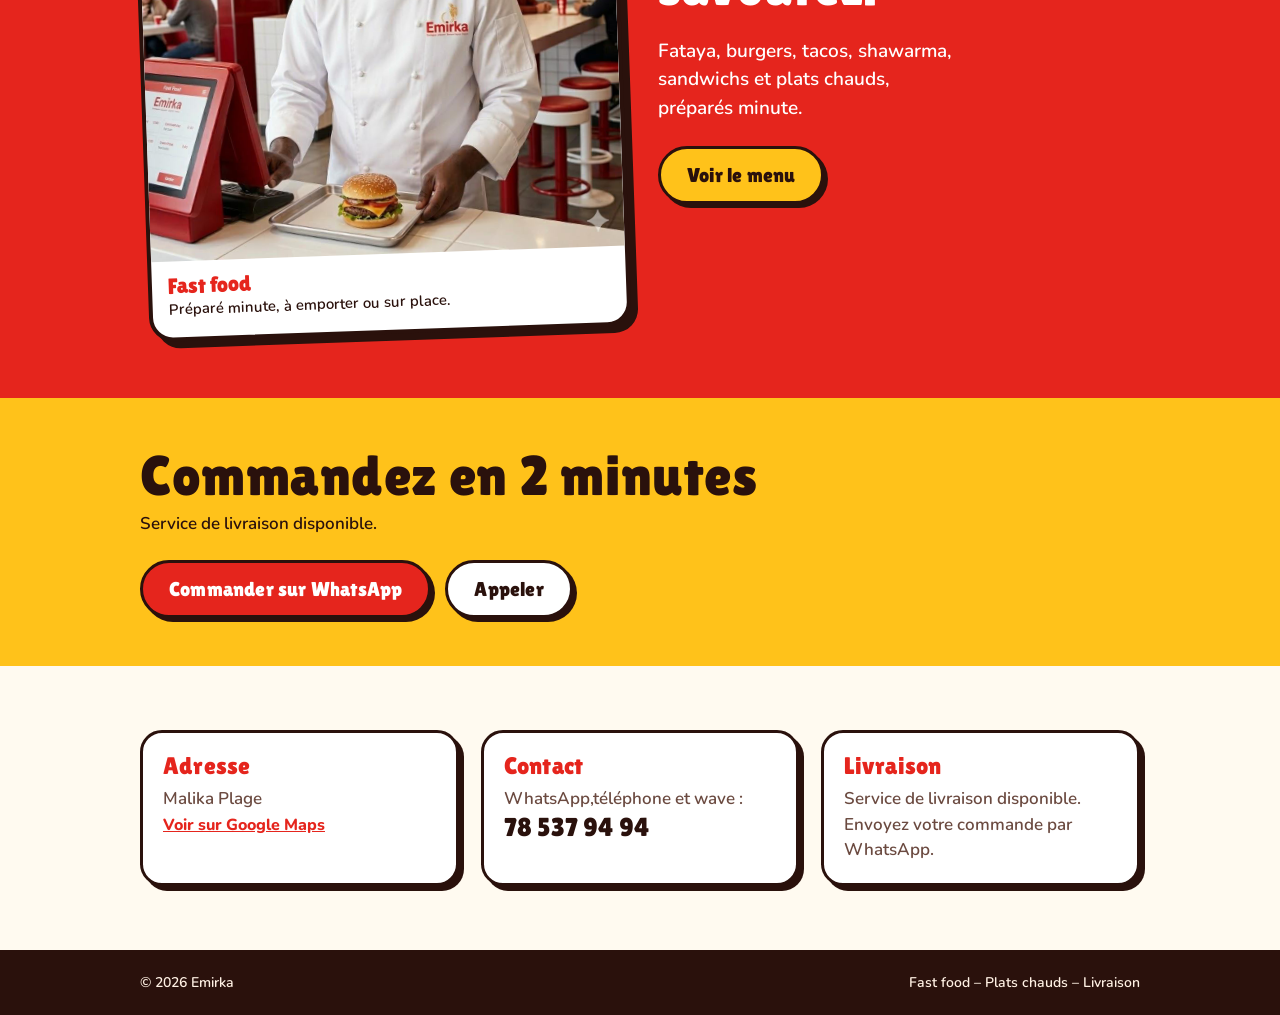
==== commit e8a96e26: "Fix HTML formatting and restore content" ====
--- a/index.html
+++ b/index.html
@@ -25,7 +25,7 @@
     <div class="stage" role="group" aria-label="Nos plats">
       <figure class="slide on"><img src="Burger-emirka.jpg" alt="Burger au fromage"><figcaption class="cap"><span class="nm">Burger</span><span class="pr">dès 1 000 F</span></figcaption></figure>
       <figure class="slide"><img src="shawarma-emirka.jpg" alt="Shawarma"><figcaption class="cap"><span class="nm">Shawarma</span><span class="pr">1 500 F</span></figcaption></figure>
-      <figure class="slide"><img src="Fataya-emirka.jpg" alt="Fataya"><figcaption class="cap"><span class="nm">Fataya</span><span class="pr">dès 600 F</span></figcaption></figure>
+      <figure class="slide"><img src="FATAYA-emirka.jpeg" alt="Fataya"><figcaption class="cap"><span class="nm">Fataya</span><span class="pr">dès 600 F</span></figcaption></figure>
       <figure class="slide"><img src="Tacos-emirka.jpg" alt="Tacos grillé"><figcaption class="cap"><span class="nm">Tacos</span><span class="pr">dès 2 500 F</span></figcaption></figure>
       <figure class="slide"><img src="Macaronie-emirka.jpg" alt="Macaroni gratiné"><figcaption class="cap"><span class="nm">Macaroni viande fromage</span><span class="pr">2 500 F</span></figcaption></figure>
       <figure class="slide"><img src="Vermicelle-emirka.jpeg" alt="Poulet rôti sur vermicelles"><figcaption class="cap"><span class="nm">Poulet vermicelles</span><span class="pr">dès 2 300 F</span></figcaption></figure>
--- a/style.css
+++ b/style.css
@@ -131,3 +131,8 @@
 .cmd{display:block;width:100%;margin-top:auto;padding:5px 8px;font-size:15px;text-align:center}
 .cat{font-size:28px;margin:30px 0 14px}
 }
+/* ===== Paiement Wave ===== */
+#pw{margin-top:10px}
+.btn.wv{background:var(--dk);color:#fff}
+.wvbox{margin-top:12px;padding:12px 14px;border:3px solid var(--dk);border-radius:16px;background:var(--c2);font-weight:700;font-size:15px}
+.wvbox .btn{display:block;margin-top:10px;text-align:center}
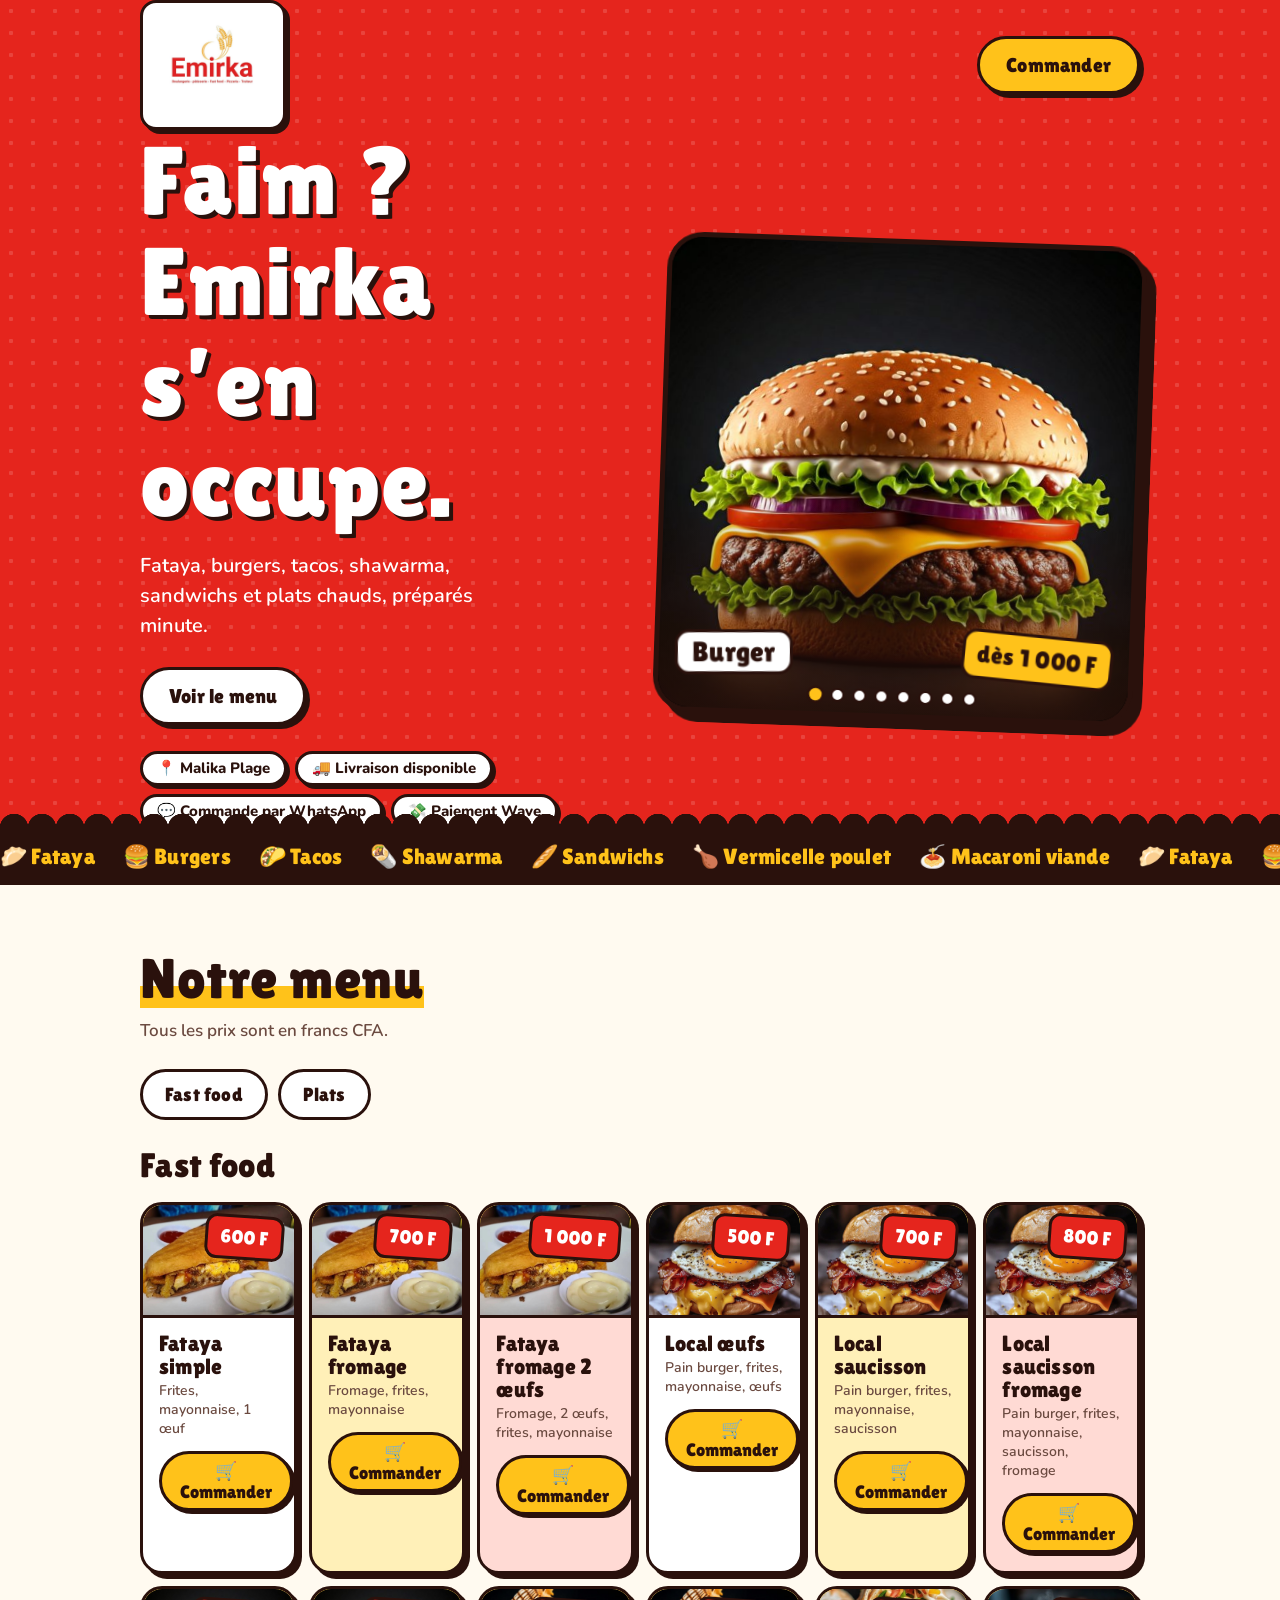
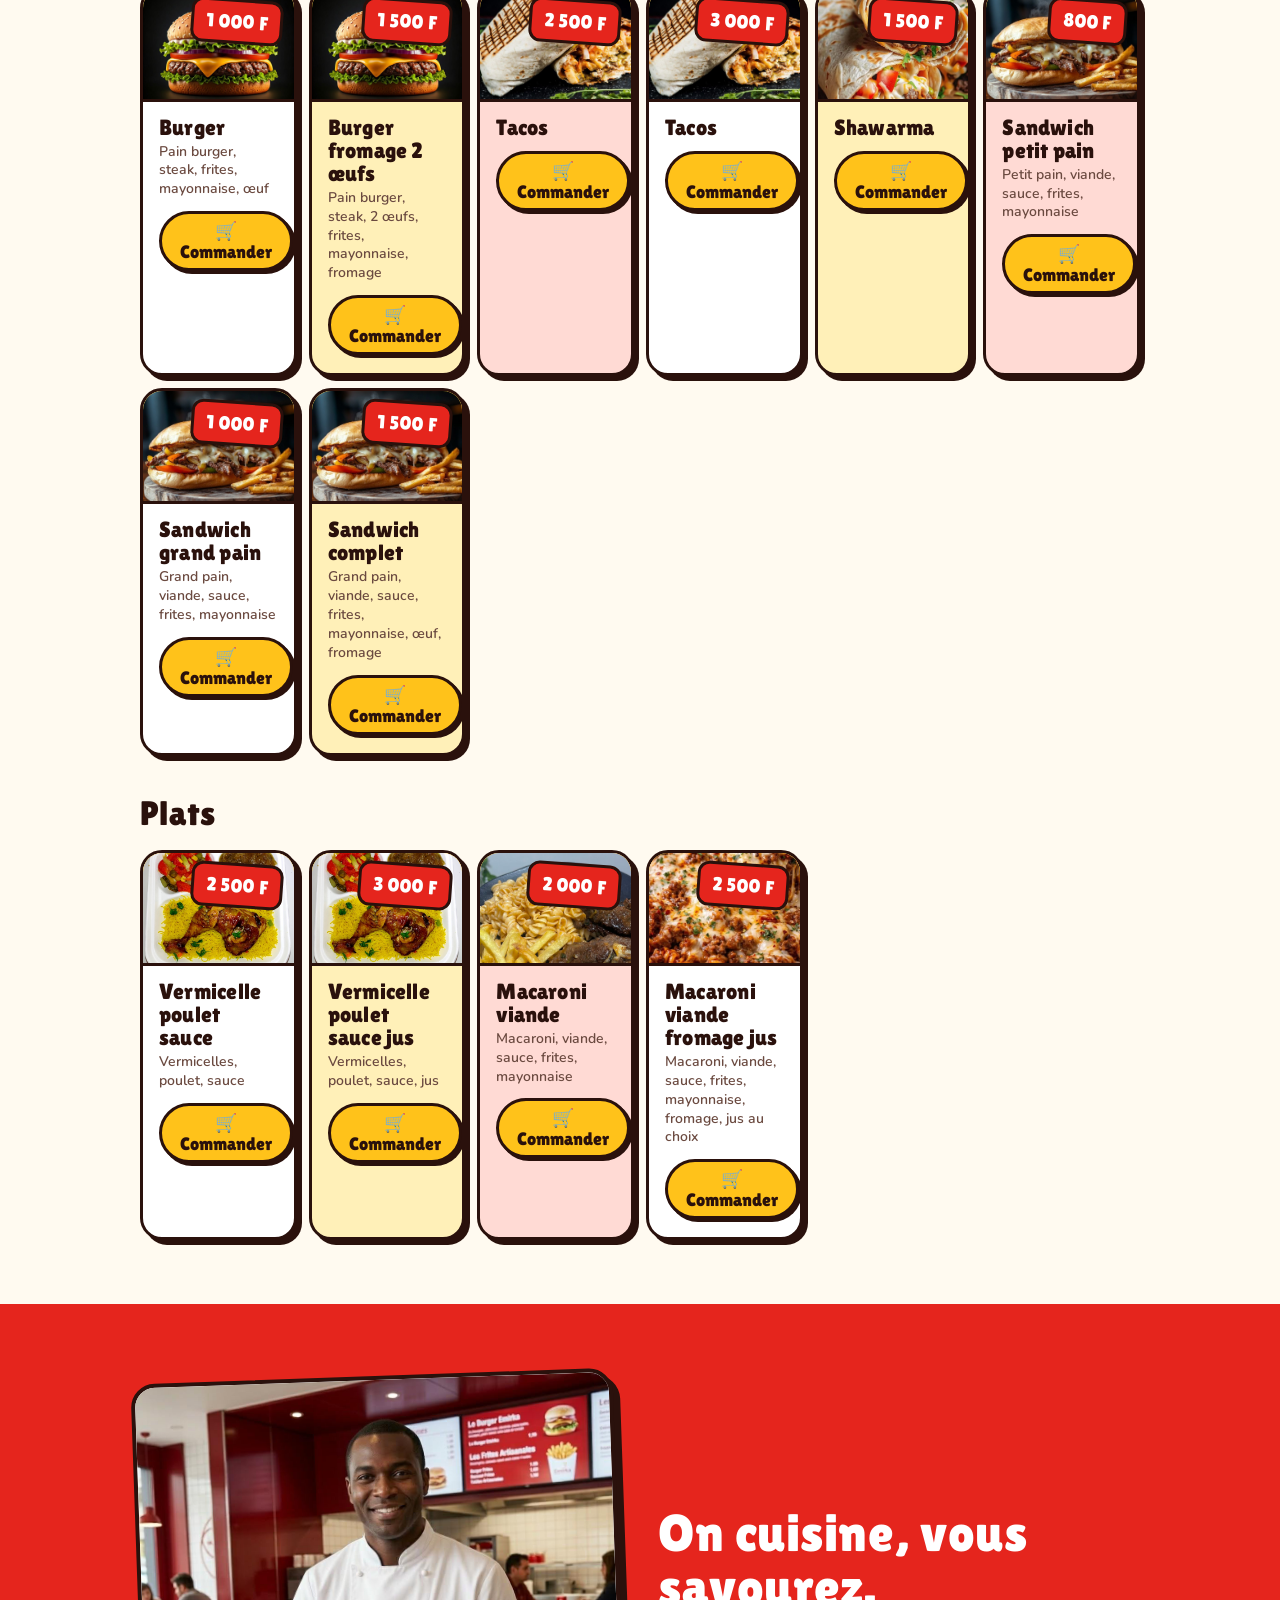
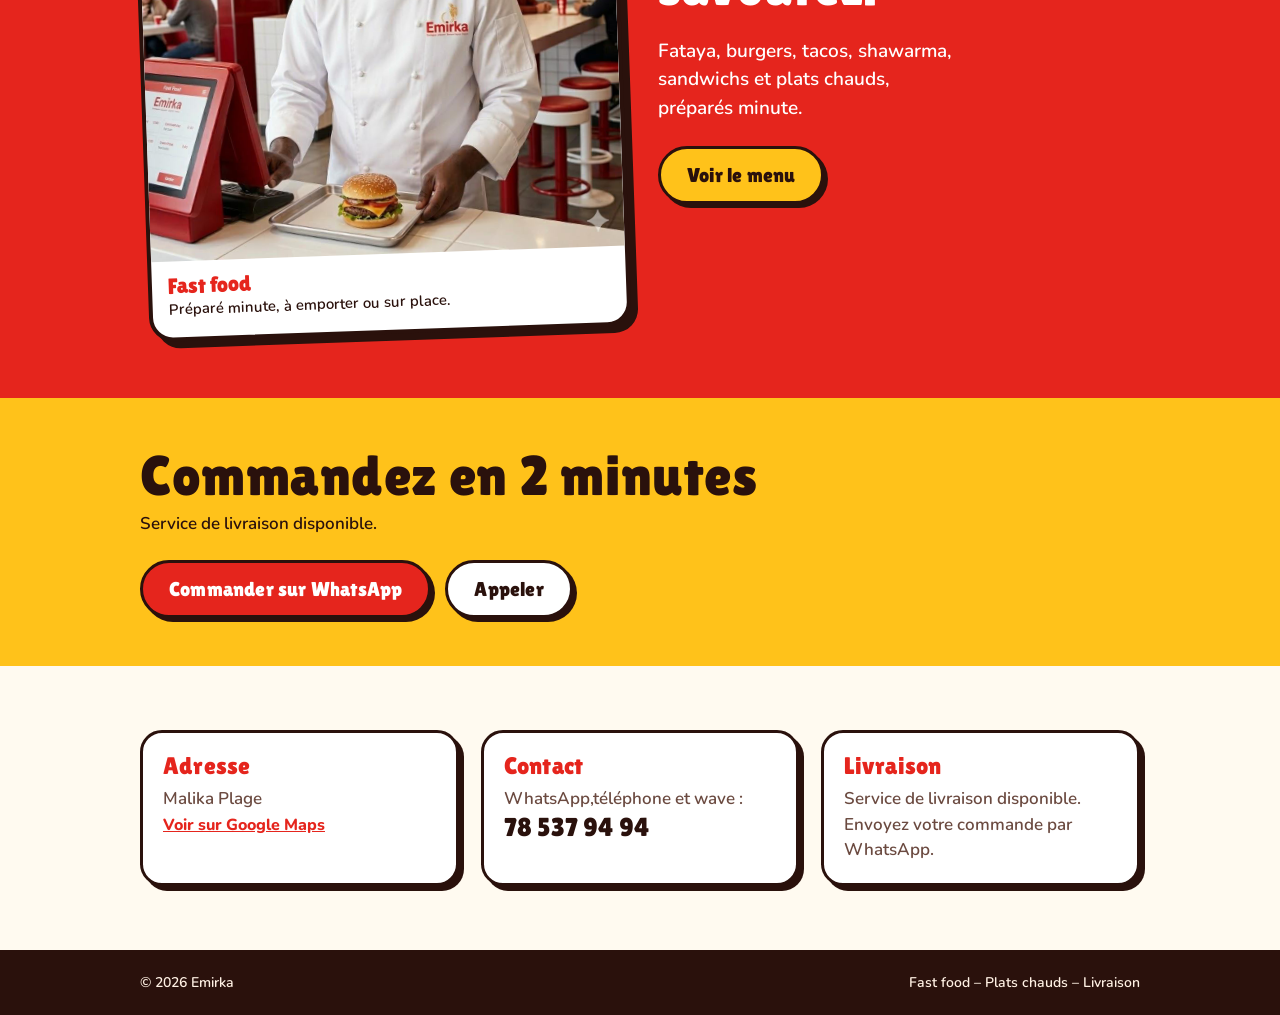
==== commit af2ff79e: "Update index.html" ====
--- a/index.html
+++ b/index.html
@@ -28,7 +28,7 @@
       <figure class="slide"><img src="FATAYA-emirka.jpeg" alt="Fataya"><figcaption class="cap"><span class="nm">Fataya</span><span class="pr">dès 600 F</span></figcaption></figure>
       <figure class="slide"><img src="Tacos-emirka.jpg" alt="Tacos grillé"><figcaption class="cap"><span class="nm">Tacos</span><span class="pr">dès 2 500 F</span></figcaption></figure>
       <figure class="slide"><img src="Macaronie-emirka.jpg" alt="Macaroni gratiné"><figcaption class="cap"><span class="nm">Macaroni viande fromage</span><span class="pr">2 500 F</span></figcaption></figure>
-      <figure class="slide"><img src="Vermicelle-emirka.jpeg" alt="Poulet rôti sur vermicelles"><figcaption class="cap"><span class="nm">Poulet vermicelles</span><span class="pr">dès 2 300 F</span></figcaption></figure>
+      <figure class="slide"><img src="Vermicelle-emirka.jpeg" alt="Poulet rôti sur vermicelles"><figcaption class="cap"><span class="nm">Poulet vermicelles</span><span class="pr">dès 1 500 F</span></figcaption></figure>
       <figure class="slide"><img src="local-emirka.jpg" alt="Local aux œufs"><figcaption class="cap"><span class="nm">Local</span><span class="pr">dès 500 F</span></figcaption></figure>
       <figure class="slide"><img src="Sandwich-emirka.jpg" alt="Sandwich viande fromage"><figcaption class="cap"><span class="nm">Sandwich</span><span class="pr">dès 800 F</span></figcaption></figure>
       <div class="dots" id="dots"></div>
@@ -59,7 +59,8 @@
 </div></div>
 
 <section id="infos"><div class="wrap info">
-  <div><h3>Adresse</h3><p>Malika Plage<br><a href="https://www.google.com/maps/search/?api=1&query=Malika+Plage+Dakar" target="_blank" rel="noopener" style="font:800 16px Nunito,sans-serif;color:var(--red);text-decoration:underline">Voir sur Google Maps</a></p></div>
+  <div><h3>Adresse</h3><p>Malika Plage<br><a href="https://maps.app.goo.gl/WiRUqbtnnCbrg8SAA?g_st=ic
+" target="_blank" rel="noopener" style="font:800 16px Nunito,sans-serif;color:var(--red);text-decoration:underline">Voir sur Google Maps</a></p></div>
   <div><h3>Contact</h3><p>WhatsApp,téléphone et wave :<br><a href="tel:+221785379494">78 537 94 94</a></p></div>
   <div><h3>Livraison</h3><p>Service de livraison disponible. Envoyez votre commande par WhatsApp.</p></div>
 </div></section>
